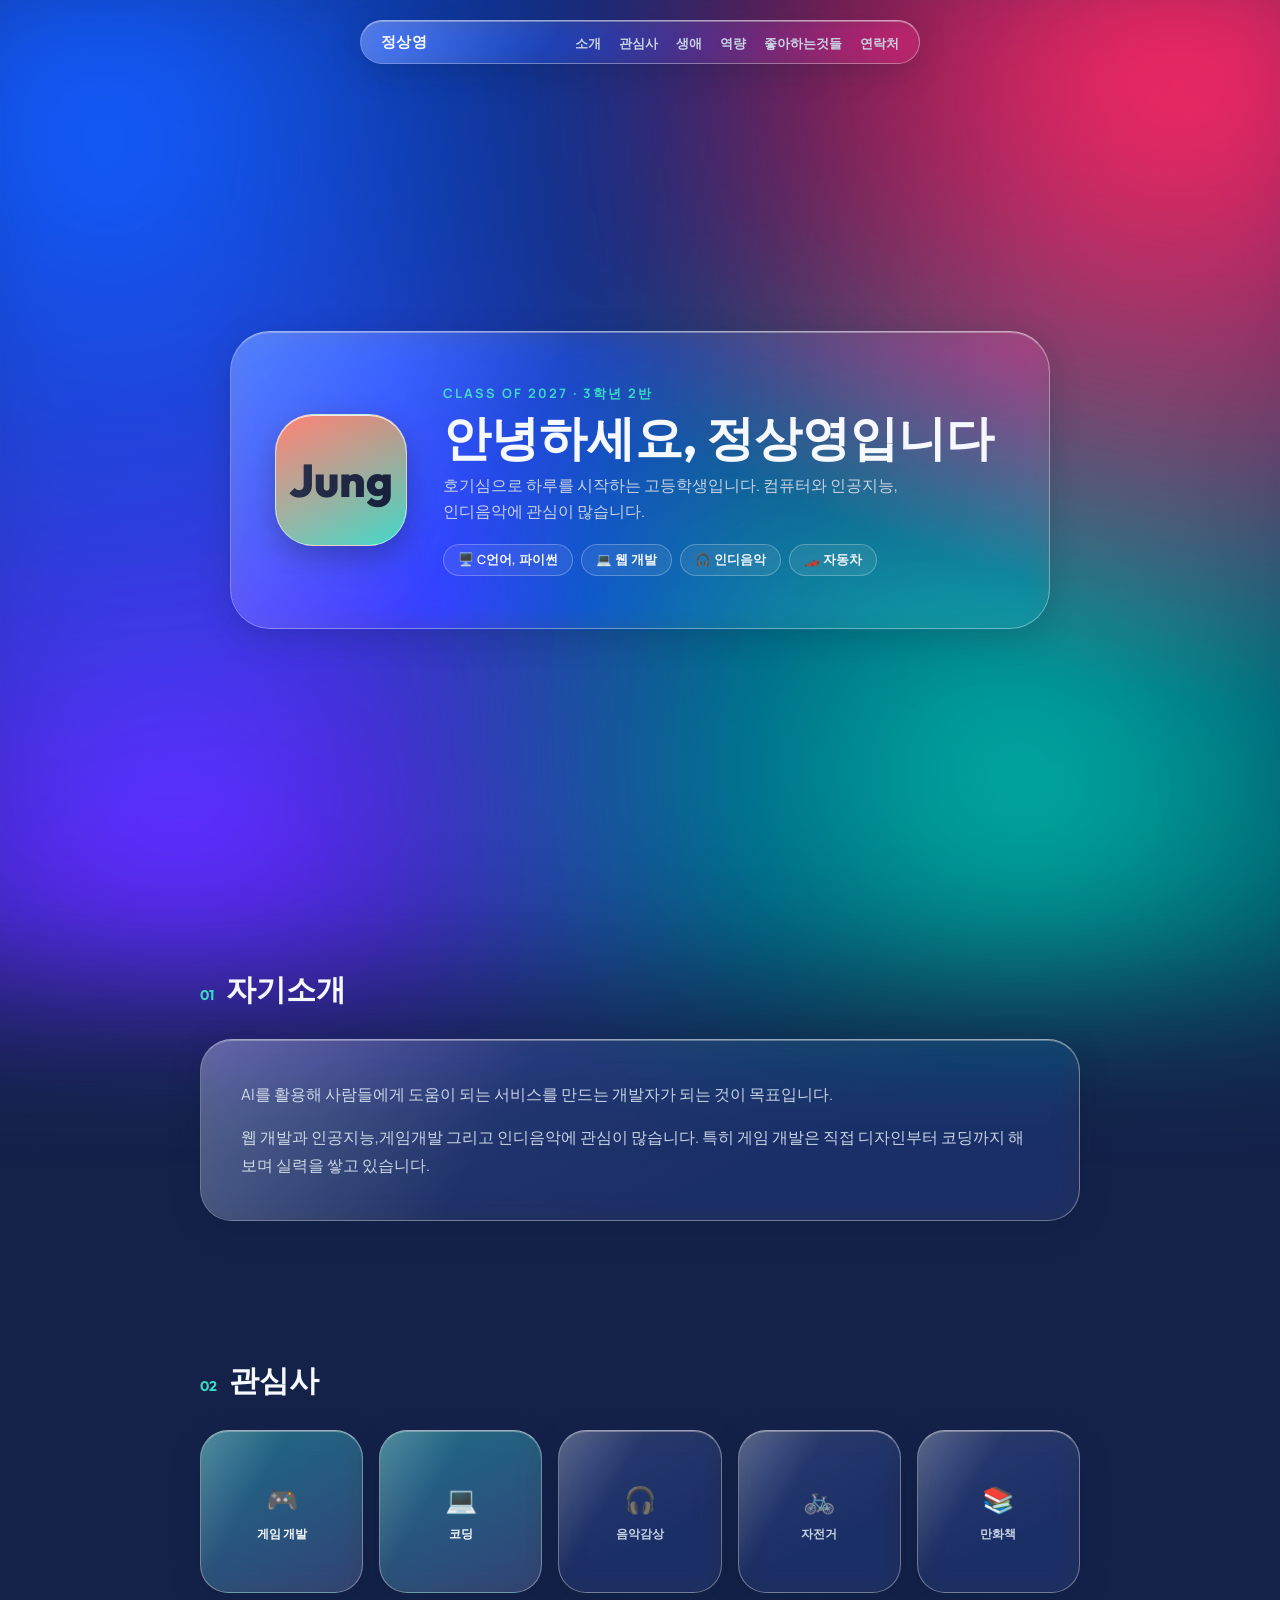
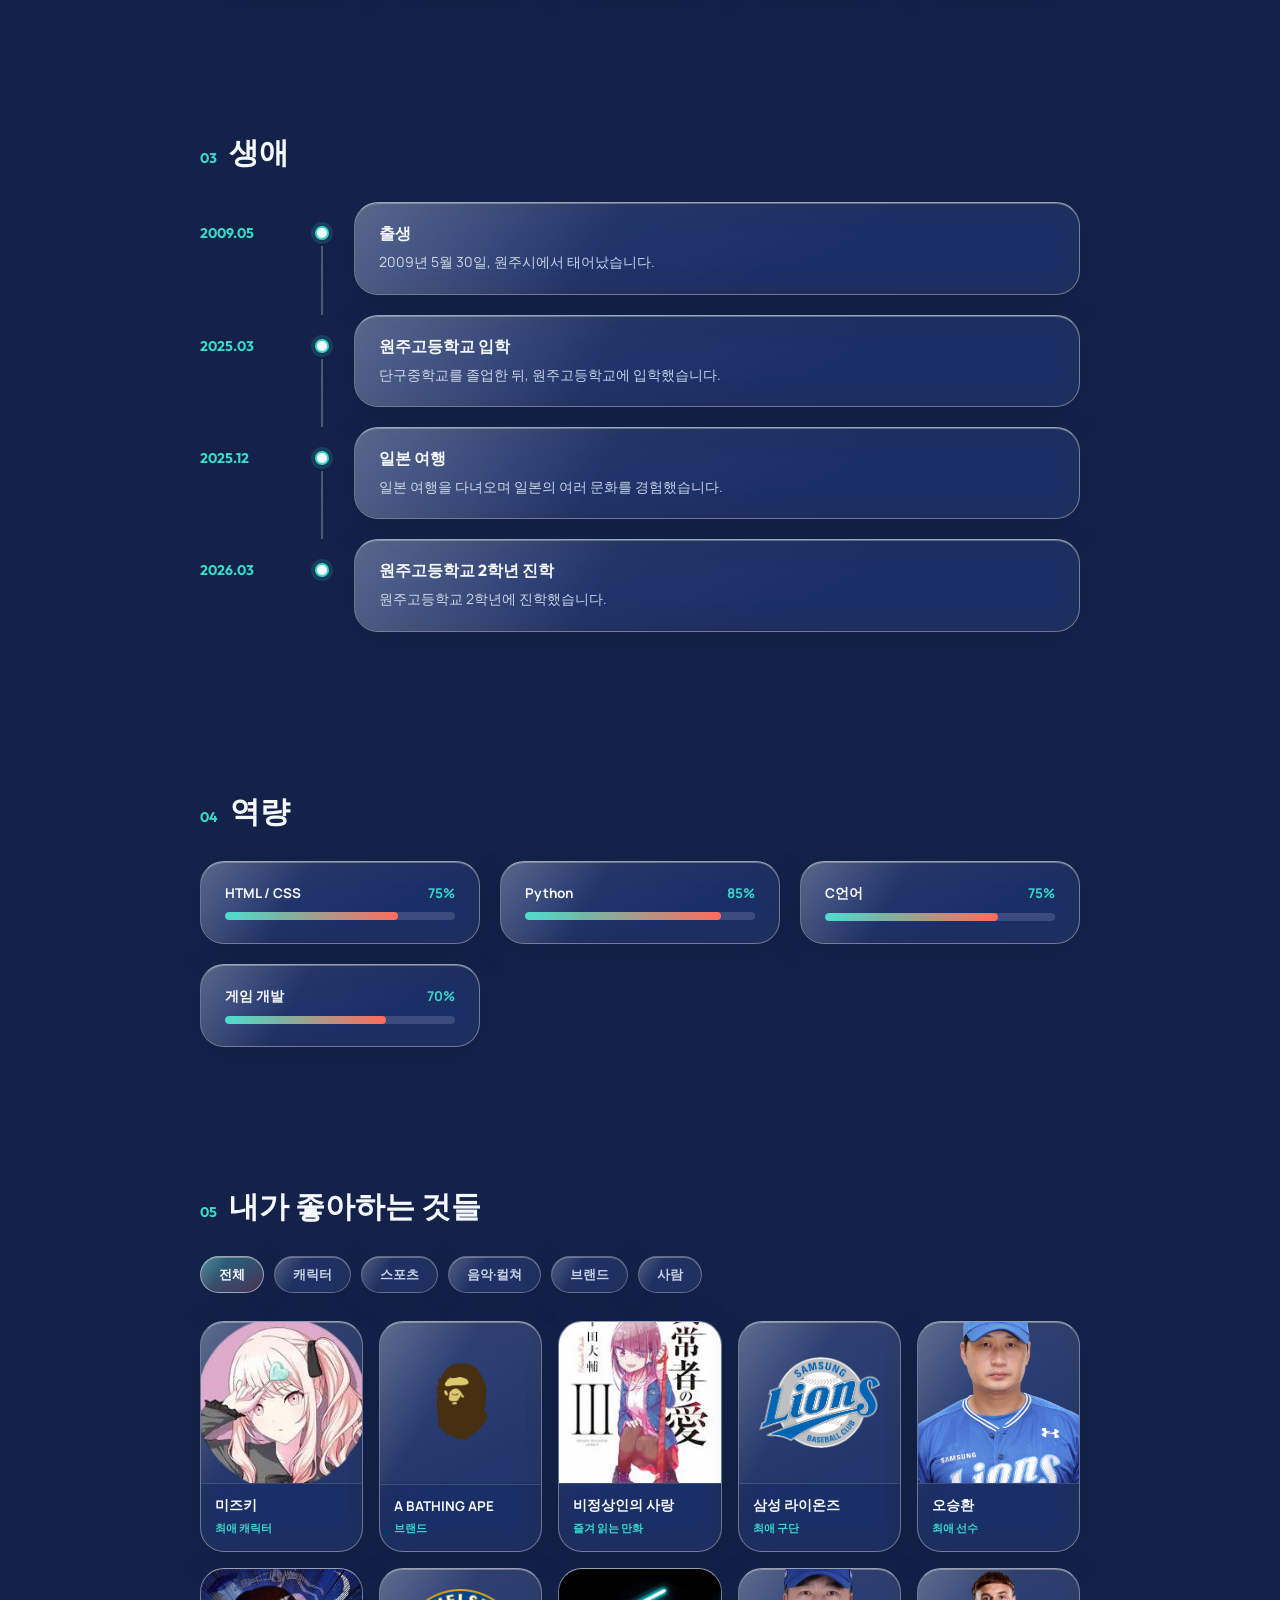
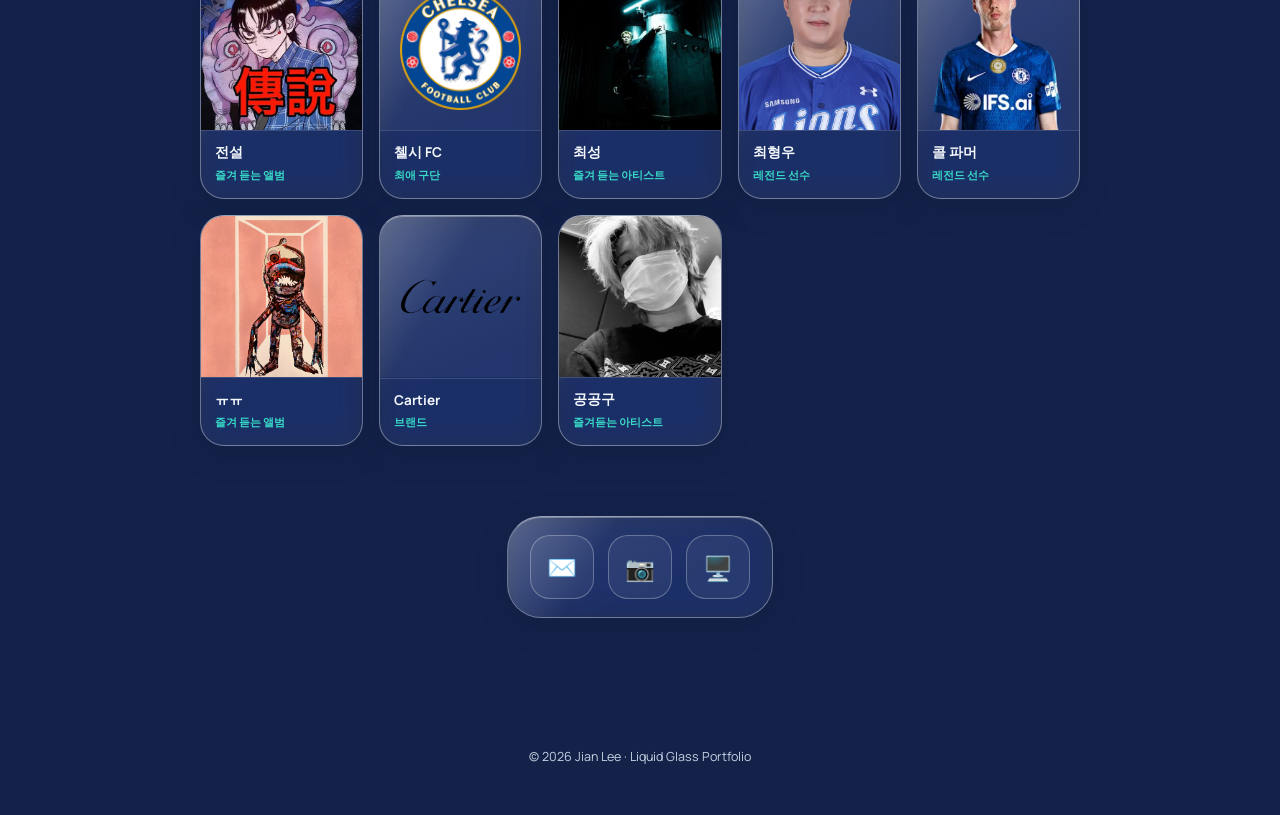
==== index.html @ bdb2879c "Update print statement to show 'Goodbye World'" ====
<!DOCTYPE html>
<html lang="ko">
<head>
<meta charset="UTF-8">
<meta name="viewport" content="width=device-width, initial-scale=1.0">
<title>정상영 · 자기소개</title>
<link rel="preconnect" href="https://fonts.googleapis.com">
<link href="https://fonts.googleapis.com/css2?family=Outfit:wght@400;500;600;700;800&family=Manrope:wght@400;500;600;700&display=swap" rel="stylesheet">
<style>
  :root{
    --glass-fill: rgba(255,255,255,0.06);
    --glass-fill-strong: rgba(255,255,255,0.12);
    --glass-border: rgba(255,255,255,0.35);
    --glass-shadow: rgba(6,20,45,0.18);
    --ink: #F5F8FC;
    --ink-soft: #C7D3E3;
    --coral: #FF6B5B;
    --cyan: #39D9C7;
    --indigo: #14224A;
  }

  *{ box-sizing:border-box; }
  html,body{ margin:0; padding:0; }

  body{
    font-family:'Manrope', -apple-system, BlinkMacSystemFont, sans-serif;
    color:var(--ink);
    min-height:100vh;
    overflow-x:hidden;
    background: var(--indigo);
  }

  /* ---------- Background: blurred aurora blobs, like the reference wallpapers ---------- */
  .bg{
    position:fixed;
    inset:0;
    z-index:-2;
    background:
      radial-gradient(circle at 15% 20%, #2A6BFF 0%, transparent 45%),
      radial-gradient(circle at 85% 15%, #FF3B6E 0%, transparent 40%),
      radial-gradient(circle at 75% 80%, #12C2B5 0%, transparent 45%),
      radial-gradient(circle at 20% 85%, #6E3BFF 0%, transparent 45%),
      linear-gradient(160deg, #0A1230 0%, #142250 55%, #0A1230 100%);
    filter:blur(60px) saturate(130%);
    transform:scale(1.2);
    animation: drift 22s ease-in-out infinite alternate;
  }
  .bg::after{
    content:'';
    position:absolute; inset:0;
    background:rgba(6,12,30,0.12);
  }
  @keyframes drift{
    0%{ transform:scale(1.2) translate(0,0) rotate(0deg); }
    100%{ transform:scale(1.3) translate(-2%,2%) rotate(4deg); }
  }
  @media (prefers-reduced-motion: reduce){
    .bg{ animation:none; }
  }

  /* ---------- Glass base ---------- */
  .glass{
    background: linear-gradient(155deg, var(--glass-fill-strong), var(--glass-fill) 65%);
    -webkit-backdrop-filter: blur(14px) saturate(150%);
    backdrop-filter: blur(14px) saturate(150%);
    border:1px solid var(--glass-border);
    border-top-color:rgba(255,255,255,0.55);
    box-shadow: 0 8px 32px var(--glass-shadow), inset 0 1px 0 rgba(255,255,255,0.3);
    position:relative;
  }
  .glass::before{
    content:'';
    position:absolute; inset:0;
    border-radius:inherit;
    background:linear-gradient(120deg, rgba(255,255,255,0.22) 0%, rgba(255,255,255,0) 35%);
    pointer-events:none;
  }

  a{ color:inherit; }

  /* ---------- Top nav: control-center style capsule ---------- */
  .nav-wrap{
    position:fixed; top:20px; left:50%; transform:translateX(-50%);
    z-index:50; width:min(560px, 92vw);
  }
  .nav{
    border-radius:999px;
    display:flex; align-items:center; justify-content:space-between;
    padding:10px 20px;
  }
  .nav .brand{
    font-family:'Outfit', sans-serif; font-weight:700; font-size:15px; letter-spacing:0.3px;
  }
  .nav ul{
    list-style:none; display:flex; gap:18px; margin:0; padding:0;
  }
  .nav a{
    text-decoration:none; font-size:13px; font-weight:600; color:var(--ink-soft);
    transition:color .25s;
  }
  .nav a:hover, .nav a:focus-visible{ color:var(--ink); outline:none; }

  section{ position:relative; z-index:1; }

  .wrap{ max-width:920px; margin:0 auto; padding:0 20px; }

  /* ---------- Hero ---------- */
  .hero{
    min-height:100vh;
    display:flex; align-items:center; justify-content:center;
    padding:120px 20px 60px;
  }
  .hero-card{
    border-radius:40px;
    padding:52px 44px;
    display:grid;
    grid-template-columns:auto 1fr;
    gap:36px;
    align-items:center;
    max-width:820px;
    width:100%;
  }
  .avatar{
    width:132px; height:132px;
    border-radius:38px;
    background:linear-gradient(155deg, var(--coral), var(--cyan));
    display:flex; align-items:center; justify-content:center;
    font-family:'Outfit', sans-serif; font-weight:800; font-size:46px; color:#0A1230;
    border:1px solid rgba(255,255,255,0.6);
    box-shadow: inset 0 1px 0 rgba(255,255,255,0.8), 0 10px 30px rgba(0,0,0,0.3);
    flex-shrink:0;
  }
  .hero-text .eyebrow{
    font-size:13px; font-weight:700; letter-spacing:2px; text-transform:uppercase;
    color:var(--cyan); margin-bottom:8px;
  }
  .hero-text h1{
    font-family:'Outfit', sans-serif; font-weight:800; font-size:clamp(32px,5vw,48px);
    margin:0 0 10px; line-height:1.1;
  }
  .hero-text p{
    margin:0 0 20px; color:var(--ink-soft); font-size:16px; line-height:1.6; max-width:46ch;
  }
  .tags{ display:flex; flex-wrap:wrap; gap:8px; }
  .tag{
    padding:6px 14px; border-radius:999px; font-size:12.5px; font-weight:600;
    background:rgba(255,255,255,0.08); border:1px solid rgba(255,255,255,0.25);
  }

  /* Focus-mode style status pill, mirrors the reference control-center switch */
  .status-pill{
    margin-top:24px;
    display:flex; align-items:center; gap:14px;
    border-radius:999px;
    padding:12px 22px;
    width:fit-content;
    cursor:pointer;
    user-select:none;
  }
  .status-pill .moon{
    width:34px; height:34px; border-radius:50%;
    background:radial-gradient(circle at 35% 30%, #fff, var(--cyan) 70%);
    display:flex; align-items:center; justify-content:center; font-size:16px;
    flex-shrink:0;
  }
  .status-pill .label{ font-weight:700; font-size:15px; }
  .status-pill .sub{ font-size:12px; color:var(--ink-soft); display:block; margin-top:1px; }
  .status-pill .chev{ margin-left:auto; opacity:0.6; font-size:14px; }
  .status-pill[data-on="true"]{
    background: linear-gradient(155deg, rgba(255,120,90,0.35), rgba(255,255,255,0.14));
  }

  /* ---------- Section heading ---------- */
  .section-head{
    display:flex; align-items:baseline; gap:12px; margin-bottom:28px;
  }
  .section-head .num{ font-family:'Outfit', sans-serif; color:var(--cyan); font-weight:700; font-size:14px; }
  .section-head h2{
    font-family:'Outfit', sans-serif; font-weight:700; font-size:clamp(22px,3vw,30px); margin:0;
  }

  section.block{ padding:70px 0; }

  /* ---------- About card ---------- */
  .about-card{
    border-radius:32px; padding:40px;
  }
  .about-card p{ color:var(--ink-soft); line-height:1.85; font-size:15.5px; margin:0 0 14px; }
  .about-card p:last-child{ margin-bottom:0; }

  /* ---------- Interests grid: circular glass icons + one pill, echoing image 1 ---------- */
  .interests{
    display:grid;
    grid-template-columns:repeat(auto-fit, minmax(110px,1fr));
    gap:16px;
  }
  .interest-orb{
    border-radius:28px;
    aspect-ratio:1/1;
    display:flex; flex-direction:column; align-items:center; justify-content:center;
    gap:8px;
    cursor:pointer;
    transition:transform .25s, background .25s;
  }
  .interest-orb:hover, .interest-orb:focus-visible{ transform:translateY(-4px); outline:none; }
  .interest-orb .ico{ font-size:26px; }
  .interest-orb .name{ font-size:12px; font-weight:700; color:var(--ink-soft); }
  .interest-orb[data-active="true"]{
    background:linear-gradient(155deg, rgba(57,217,199,0.4), rgba(255,255,255,0.15));
  }
  .interest-orb[data-active="true"] .name{ color:var(--ink); }

  /* ---------- Timeline ---------- */
  .timeline{ display:flex; flex-direction:column; gap:0; }
  .t-item{
    display:grid; grid-template-columns:90px 24px 1fr;
    gap:0 20px;
  }
  .t-item .when{ font-family:'Outfit', sans-serif; font-weight:700; font-size:14px; color:var(--cyan); padding-top:22px; }
  .t-item .rail{ display:flex; flex-direction:column; align-items:center; }
  .t-item .dot{
    width:14px; height:14px; border-radius:50%; margin-top:24px;
    background:var(--ink); border:2px solid var(--cyan);
    box-shadow:0 0 0 4px rgba(57,217,199,0.15);
    flex-shrink:0;
  }
  .t-item .line{ width:2px; flex:1; background:rgba(255,255,255,0.25); margin-top:6px; }
  .t-item:last-child .line{ display:none; }
  .t-card{
    border-radius:24px; padding:20px 24px; margin-bottom:20px;
  }
  .t-card h3{ margin:0 0 6px; font-family:'Outfit', sans-serif; font-size:16px; }
  .t-card p{ margin:0; color:var(--ink-soft); font-size:14px; line-height:1.6; }

  /* ---------- Skills ---------- */
  .skills{ display:grid; grid-template-columns:repeat(auto-fit,minmax(220px,1fr)); gap:20px; }
  .skill-card{ border-radius:24px; padding:22px 24px; }
  .skill-card .top{ display:flex; justify-content:space-between; font-size:13.5px; font-weight:700; margin-bottom:10px; }
  .skill-card .top span:last-child{ color:var(--cyan); }
  .meter{ height:8px; border-radius:999px; background:rgba(255,255,255,0.14); overflow:hidden; }
  .meter i{
    display:block; height:100%; border-radius:999px;
    background:linear-gradient(90deg, var(--cyan), var(--coral));
    width:0%;
    transition:width 1.1s cubic-bezier(.2,.8,.2,1);
  }

  /* ---------- Favorites: filter chips + glass gallery ---------- */
  .filter-row{
    display:flex; flex-wrap:wrap; gap:10px; margin-bottom:28px;
  }
  .filter-chip{
    padding:8px 18px; border-radius:999px; font-size:13px; font-weight:700;
    cursor:pointer; border:1px solid rgba(255,255,255,0.28);
    background:rgba(255,255,255,0.07); color:var(--ink-soft);
    transition:background .25s, color .25s, transform .2s;
  }
  .filter-chip:hover{ transform:translateY(-2px); }
  .filter-chip[data-active="true"]{
    background:linear-gradient(155deg, rgba(57,217,199,0.4), rgba(255,107,91,0.25));
    color:var(--ink); border-color:rgba(255,255,255,0.5);
  }

  .fav-grid{
    display:grid;
    grid-template-columns:repeat(auto-fill, minmax(150px, 1fr));
    gap:16px;
    align-items:stretch;
  }
  .fav-card{
    border-radius:24px;
    overflow:hidden;
    display:flex; flex-direction:column;
    height:100%;
    transition:transform .3s, opacity .3s;
  }
  .fav-card.is-hidden{
    display:none;
  }
  .fav-card:hover{ transform:translateY(-5px); }
  .fav-card .frame{
    aspect-ratio:1/1;
    position:relative;
    display:flex; align-items:center; justify-content:center;
    background:rgba(255,255,255,0.04);
    overflow:hidden;
    flex-shrink:0;
  }
  .fav-card .frame img{
    position:absolute;
    inset:0;
    width:100%; height:100%;
    display:block;
    object-fit:cover;
    object-position:center;
  }
  .fav-card[data-kind="logo"] .frame{ padding:10px; }
  .fav-card[data-kind="logo"] .frame img{
    position:relative;
    inset:auto;
    object-fit:contain;
    padding:10px;
  }
  .fav-card .cap{
    padding:12px 14px 14px;
    border-top:1px solid rgba(255,255,255,0.14);
    margin-top:auto;
  }
  .fav-card .cap .name{ font-weight:700; font-size:13.5px; display:block; }
  .fav-card .cap .cat{ font-size:11px; color:var(--cyan); font-weight:600; }

  /* ---------- Contact dock, echoing image 2's app-icon row ---------- */
  .dock-wrap{ display:flex; justify-content:center; padding:0 0 100px; }
  .dock{
    border-radius:34px;
    padding:18px 22px;
    display:flex; gap:14px;
    flex-wrap:wrap; justify-content:center;
  }
  .dock a{
    width:64px; height:64px; border-radius:20px;
    display:flex; align-items:center; justify-content:center;
    font-size:24px; text-decoration:none;
    background:rgba(255,255,255,0.06);
    border:1px solid rgba(255,255,255,0.28);
    transition:transform .25s, background .25s;
  }
  .dock a:hover, .dock a:focus-visible{
    transform:translateY(-6px) scale(1.06);
    background:rgba(255,255,255,0.14);
    outline:none;
  }
  .dock .dtip{ font-size:9px; display:block; text-align:center; margin-top:2px; color:var(--ink-soft); }

  footer{
    text-align:center; padding:30px 20px 50px;
    color:var(--ink-soft); font-size:12.5px;
  }

  @media (max-width:640px){
    .hero-card{ grid-template-columns:1fr; text-align:center; }
    .hero-text .tags, .status-pill{ margin-left:auto; margin-right:auto; }
    .avatar{ margin:0 auto; }
    .nav ul{ gap:12px; }
    .nav a{ font-size:12px; }
  }
</style>
</head>
<body>

<div class="bg"></div>

<div class="nav-wrap">
  <nav class="nav glass">
    <span class="brand">정상영</span>
    <ul>
      <li><a href="#about">소개</a></li>
      <li><a href="#interests">관심사</a></li>
      <li><a href="#timeline">생애</a></li>
      <li><a href="#skills">역량</a></li>
      <li><a href="#favorites">좋아하는것들</a></li>
      <li><a href="#contact">연락처</a></li>
    </ul>
  </nav>
</div>

<section class="hero">
  <div class="hero-card glass">
    <div class="avatar">Jung</div>
    <div class="hero-text">
      <div class="eyebrow">Class of 2027 · 3학년 2반</div>
      <h1>안녕하세요, 정상영입니다</h1>
      <p>호기심으로 하루를 시작하는 고등학생입니다. 컴퓨터와 인공지능, 인디음악에 관심이 많습니다.</p>
      <div class="tags">
        <span class="tag">🖥️ C언어, 파이썬</span>
        <span class="tag">💻 웹 개발</span>
        <span class="tag">🎧 인디음악</span>
        <span class="tag">🏎️ 자동차</span>
    </div>
  </div>
</section>

<section class="block" id="about">
  <div class="wrap">
    <div class="section-head"><span class="num">01</span><h2>자기소개</h2></div>
    <div class="about-card glass">
        <p>AI를 활용해 사람들에게 도움이 되는 서비스를 만드는 개발자가 되는 것이 목표입니다.</p>
        <p>웹 개발과 인공지능,게임개발 그리고 인디음악에 관심이 많습니다. 특히 게임 개발은 직접 디자인부터 코딩까지 해보며 실력을 쌓고 있습니다.</p>
    </div>
  </div>
</section>

<section class="block" id="interests">
  <div class="wrap">
    <div class="section-head"><span class="num">02</span><h2>관심사</h2></div>
    <div class="interests" id="interestGrid">
      <div class="interest-orb glass" data-active="true" tabindex="0"><span class="ico">🎮</span><span class="name">게임 개발</span></div>
      <div class="interest-orb glass" data-active="true" tabindex="0"><span class="ico">💻</span><span class="name">코딩</span></div>
      <div class="interest-orb glass" data-active="false" tabindex="0"><span class="ico">🎧</span><span class="name">음악감상</span></div>
      <div class="interest-orb glass" data-active="false" tabindex="0"><span class="ico">🚲</span><span class="name">자전거</span></div>
      <div class="interest-orb glass" data-active="false" tabindex="0"><span class="ico">📚</span><span class="name">만화책</span></div>
    </div>
  </div>
</section>

<section class="block" id="timeline">
  <div class="wrap">
    <div class="section-head"><span class="num">03</span><h2>생애</h2></div>
    <div class="timeline">
      <div class="t-item">
        <div class="when">2009.05</div>
        <div class="rail"><div class="dot"></div><div class="line"></div></div>
        <div class="t-card glass"><h3>출생</h3><p>2009년 5월 30일, 원주시에서 태어났습니다.</p></div>
      </div>
      <div class="t-item">
        <div class="when">2025.03</div>
        <div class="rail"><div class="dot"></div><div class="line"></div></div>
        <div class="t-card glass"><h3>원주고등학교 입학</h3><p>단구중학교를 졸업한 뒤, 원주고등학교에 입학했습니다.</p></div>
      </div>
      <div class="t-item">
        <div class="when">2025.12</div>
        <div class="rail"><div class="dot"></div><div class="line"></div></div>
        <div class="t-card glass"><h3>일본 여행</h3><p>일본 여행을 다녀오며 일본의 여러 문화를 경험했습니다.</p></div>
      </div>
      <div class="t-item">
        <div class="when">2026.03</div>
        <div class="rail"><div class="dot"></div></div>
        <div class="t-card glass"><h3>원주고등학교 2학년 진학</h3><p>원주고등학교 2학년에 진학했습니다.</p></div>
      </div>
    </div>
  </div>
</section>

<section class="block" id="skills">
  <div class="wrap">
    <div class="section-head"><span class="num">04</span><h2>역량</h2></div>
    <div class="skills">
      <div class="skill-card glass"><div class="top"><span>HTML / CSS</span><span>75%</span></div><div class="meter"><i data-w="75"></i></div></div>
      <div class="skill-card glass"><div class="top"><span>Python</span><span>85%</span></div><div class="meter"><i data-w="85"></i></div></div>
      <div class="skill-card glass"><div class="top"><span>C언어</span><span>75%</span></div><div class="meter"><i data-w="75"></i></div></div>
      <div class="skill-card glass"><div class="top"><span>게임 개발</span><span>70%</span></div><div class="meter"><i data-w="70"></i></div></div>
    </div>
  </div>
</section>

<section class="block" id="favorites">
  <div class="wrap">
    <div class="section-head"><span class="num">05</span><h2>내가 좋아하는 것들</h2></div>

    <div class="filter-row" id="filterRow">
      <span class="filter-chip glass" data-filter="all" data-active="true">전체</span>
      <span class="filter-chip glass" data-filter="character">캐릭터</span>
      <span class="filter-chip glass" data-filter="sports">스포츠</span>
      <span class="filter-chip glass" data-filter="music">음악·컬쳐</span>
      <span class="filter-chip glass" data-filter="brand">브랜드</span>
      <span class="filter-chip glass" data-filter="people">사람</span>
    </div>

    <div class="fav-grid" id="favGrid">
      <div class="fav-card glass" data-kind="photo" data-cat="character">
        <div class="frame"><img src="Images/미즈키프로필1.png" alt="미즈키"></div>
        <div class="cap"><span class="name">미즈키</span><span class="cat">최애 캐릭터</span></div>
      </div>
      <div class="fav-card glass" data-kind="logo" data-cat="brand">
        <div class="frame"><img src="Images/베이프로고.png" alt="A BATHING APE"></div>
        <div class="cap"><span class="name">A BATHING APE</span><span class="cat">브랜드</span></div>
      </div>
      <div class="fav-card glass" data-kind="photo" data-cat="music">
        <div class="frame"><img src="Images/비정상인의사랑표지.png" alt="비정상인의 사랑"></div>
        <div class="cap"><span class="name">비정상인의 사랑</span><span class="cat">즐겨 읽는 만화</span></div>
      </div>
      <div class="fav-card glass" data-kind="logo" data-cat="sports">
        <div class="frame"><img src="Images/삼성라이온즈로고.png" alt="삼성 라이온즈"></div>
        <div class="cap"><span class="name">삼성 라이온즈</span><span class="cat">최애 구단</span></div>
      </div>
      <div class="fav-card glass" data-kind="photo" data-cat="sports">
        <div class="frame"><img src="Images/오승환프로필.png" alt="오승환"></div>
        <div class="cap"><span class="name">오승환</span><span class="cat">최애 선수</span></div>
      </div>
      <div class="fav-card glass" data-kind="photo" data-cat="music">
        <div class="frame"><img src="Images/전설앨범표지.png" alt="전설"></div>
        <div class="cap"><span class="name">전설</span><span class="cat">즐겨 듣는 앨범</span></div>
      </div>
      <div class="fav-card glass" data-kind="logo" data-cat="sports">
        <div class="frame"><img src="Images/첼시로고.png" alt="Chelsea FC"></div>
        <div class="cap"><span class="name">첼시 FC</span><span class="cat">최애 구단</span></div>
      </div>
      <div class="fav-card glass" data-kind="photo" data-cat="music">
        <div class="frame"><img src="Images/최성프로필.png" alt="최성"></div>
        <div class="cap"><span class="name">최성</span><span class="cat">즐겨 듣는 아티스트</span></div>
      </div>
      <div class="fav-card glass" data-kind="photo" data-cat="sports">
        <div class="frame"><img src="Images/최형우프로필.png" alt="최형우"></div>
        <div class="cap"><span class="name">최형우</span><span class="cat">레전드 선수</span></div>
      </div>
      <div class="fav-card glass" data-kind="photo" data-cat="sports">
        <div class="frame"><img src="Images/콜파머프로필.png" alt="콜 파머"></div>
        <div class="cap"><span class="name">콜 파머</span><span class="cat">레전드 선수</span></div>
      </div>
      <div class="fav-card glass" data-kind="photo" data-cat="music">
        <div class="frame"><img src="Images/ㅠㅠ(앨범)커버.png" alt="ㅠㅠ"></div>
        <div class="cap"><span class="name">ㅠㅠ</span><span class="cat">즐겨 듣는 앨범</span></div>
      </div>
      <div class="fav-card glass" data-kind="logo" data-cat="brand">
        <div class="frame"><img src="Images/cartier로고.png" alt="Cartier"></div>
        <div class="cap"><span class="name">Cartier</span><span class="cat">브랜드</span></div>
      </div>
      <div class="fav-card glass" data-kind="photo" data-cat="people">
        <div class="frame"><img src="Images/공공구프로필.png" alt="공공구"></div>
        <div class="cap"><span class="name">공공구</span><span class="cat">즐겨듣는 아티스트</span></div>
      </div>
    </div>
  </div>
</section>

<div class="dock-wrap" id="contact">
  <div class="dock glass">
    <a href="mailto:degg@kakao.com" aria-label="이메일">✉️</a>
    <a href="https://www.instagram.com/j.suoxo" aria-label="인스타그램">📷</a>
    <a href="https://github.com/finalbossoh" aria-label="깃허브">🖥️</a>
  </div>
</div>

<footer>© 2026 Jian Lee · Liquid Glass Portfolio</footer>

<script>
  // Interest orbs toggle active state
  document.querySelectorAll('.interest-orb').forEach(orb => {
    const toggle = () => orb.setAttribute('data-active', orb.getAttribute('data-active') === 'true' ? 'false' : 'true');
    orb.addEventListener('click', toggle);
    orb.addEventListener('keydown', e => { if(e.key === 'Enter' || e.key === ' '){ e.preventDefault(); toggle(); }});
  });

  // Animate skill meters when scrolled into view
  const meters = document.querySelectorAll('.meter i');
  const io = new IntersectionObserver(entries => {
    entries.forEach(en => {
      if(en.isIntersecting){
        en.target.style.width = en.target.dataset.w + '%';
        io.unobserve(en.target);
      }
    });
  }, { threshold: 0.4 });
  meters.forEach(m => io.observe(m));

  // Favorites filter chips
  const chips = document.querySelectorAll('#filterRow .filter-chip');
  const favCards = document.querySelectorAll('#favGrid .fav-card');
  chips.forEach(chip => {
    chip.addEventListener('click', () => {
      chips.forEach(c => c.setAttribute('data-active', 'false'));
      chip.setAttribute('data-active', 'true');
      const filter = chip.dataset.filter;
      favCards.forEach(card => {
        const show = filter === 'all' || card.dataset.cat === filter;
        card.classList.toggle('is-hidden', !show);
      });
    });
  });

  // Smooth scroll for nav links
  document.querySelectorAll('.nav a').forEach(a => {
    a.addEventListener('click', e => {
      e.preventDefault();
      document.querySelector(a.getAttribute('href'))?.scrollIntoView({ behavior:'smooth', block:'start' });
    });
  });
</script>

</body>
</html>
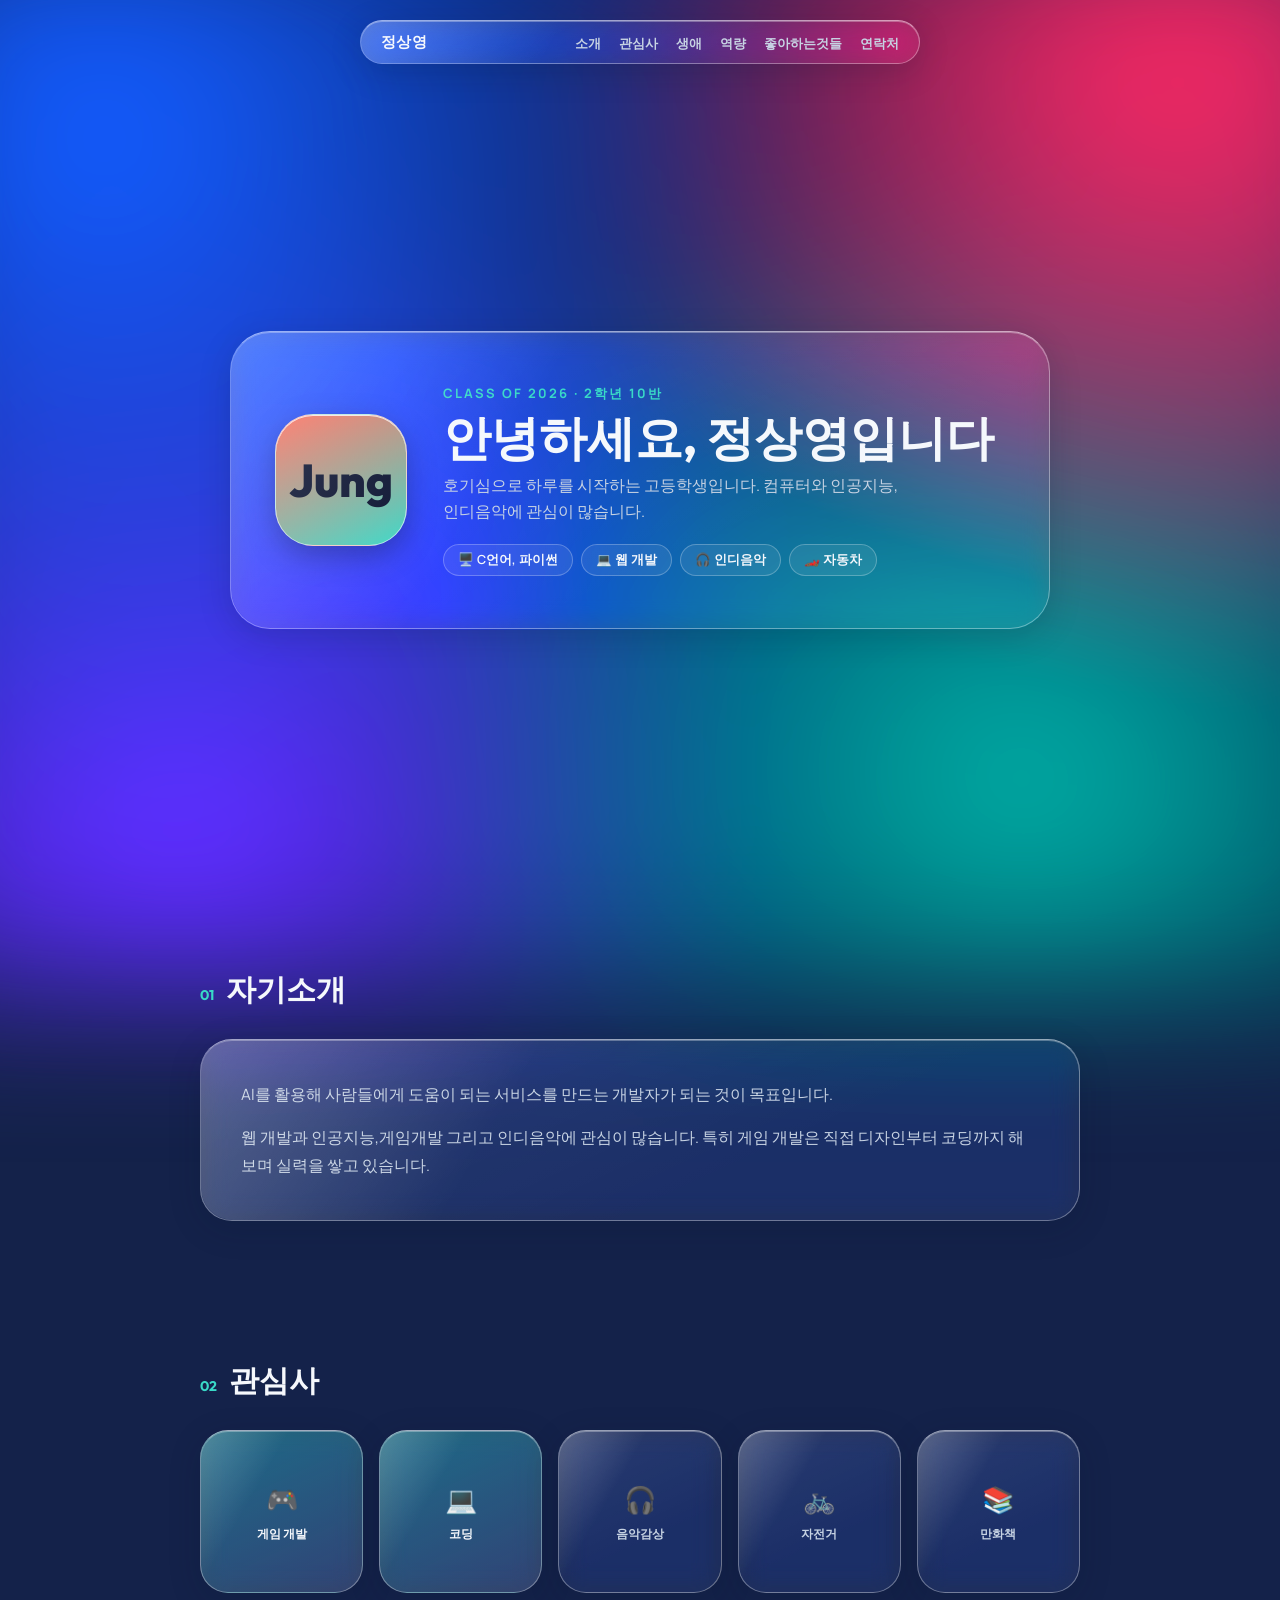
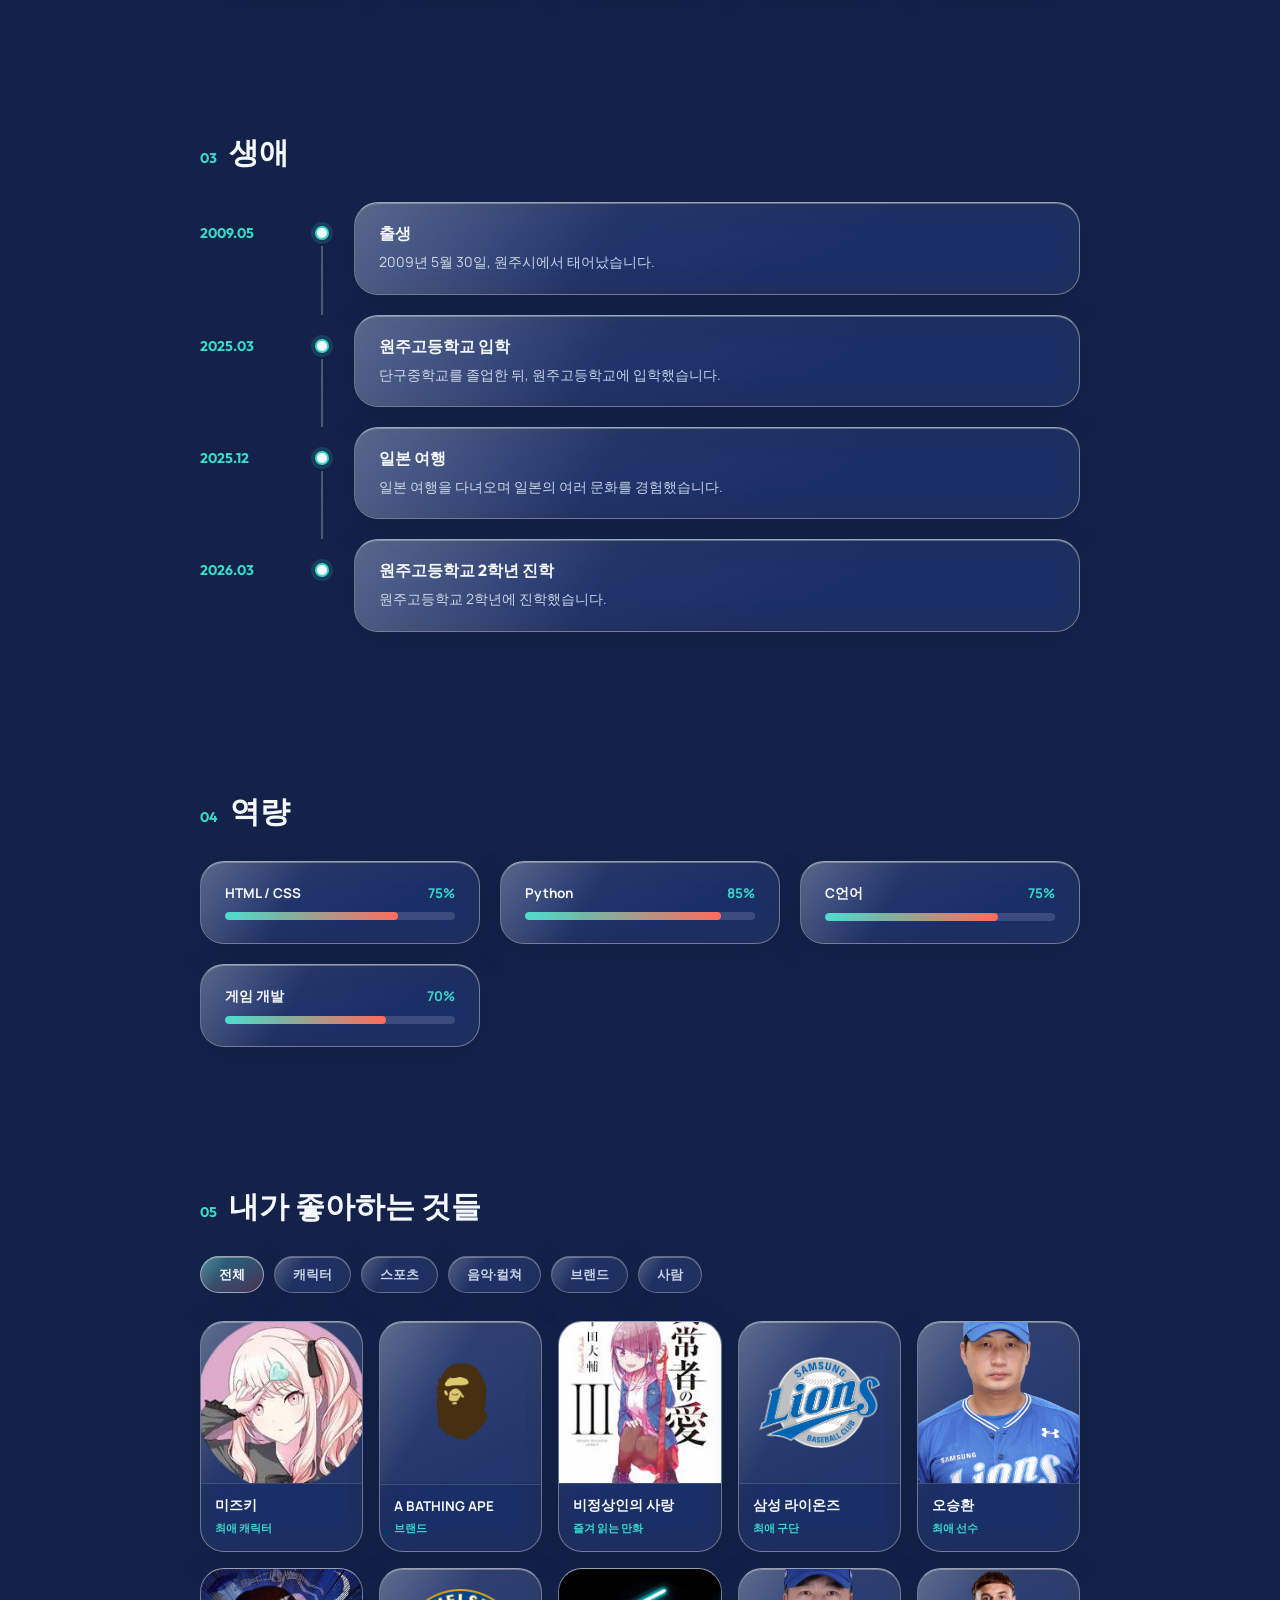
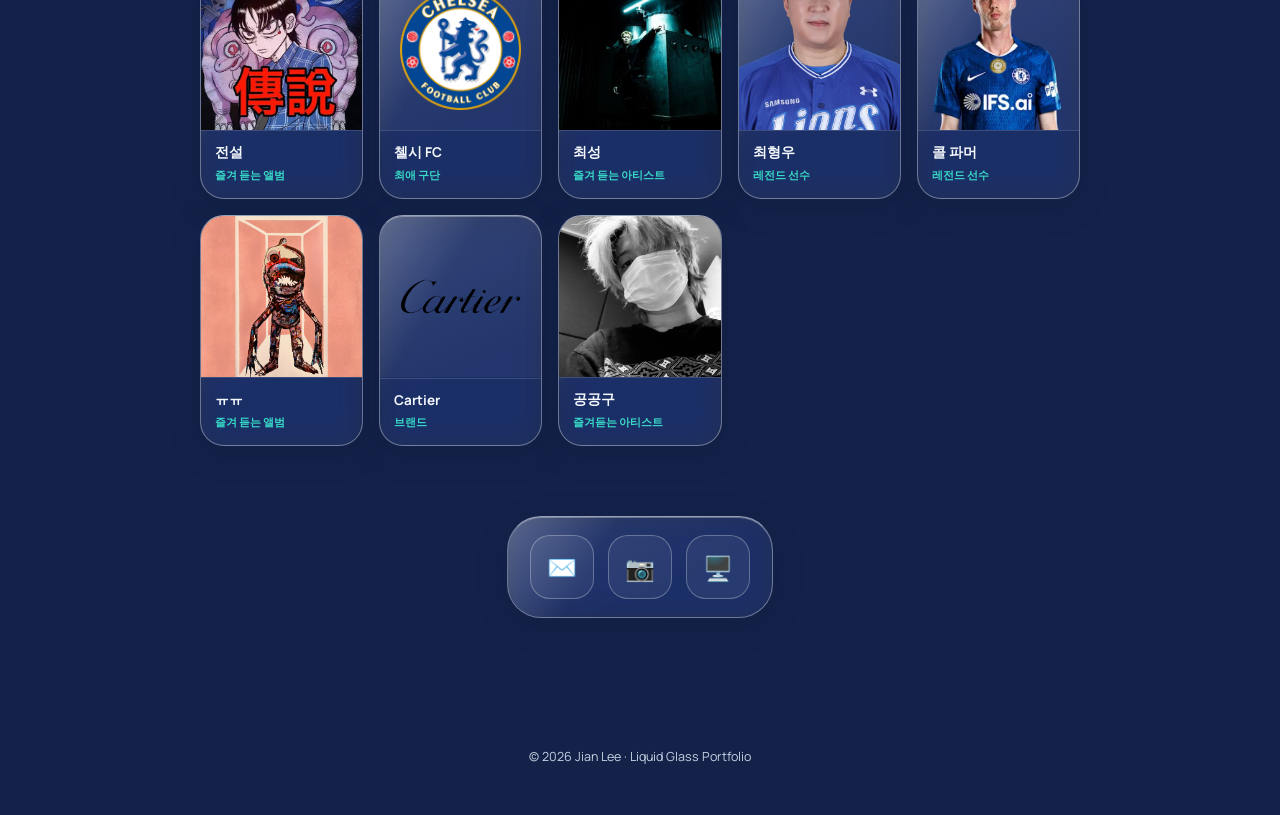
==== commit 37b7832a: "Update index.html" ====
--- a/index.html
+++ b/index.html
@@ -368,7 +368,7 @@
   <div class="hero-card glass">
     <div class="avatar">Jung</div>
     <div class="hero-text">
-      <div class="eyebrow">Class of 2027 · 3학년 2반</div>
+      <div class="eyebrow">Class of 2026 · 2학년 10반</div>
       <h1>안녕하세요, 정상영입니다</h1>
       <p>호기심으로 하루를 시작하는 고등학생입니다. 컴퓨터와 인공지능, 인디음악에 관심이 많습니다.</p>
       <div class="tags">
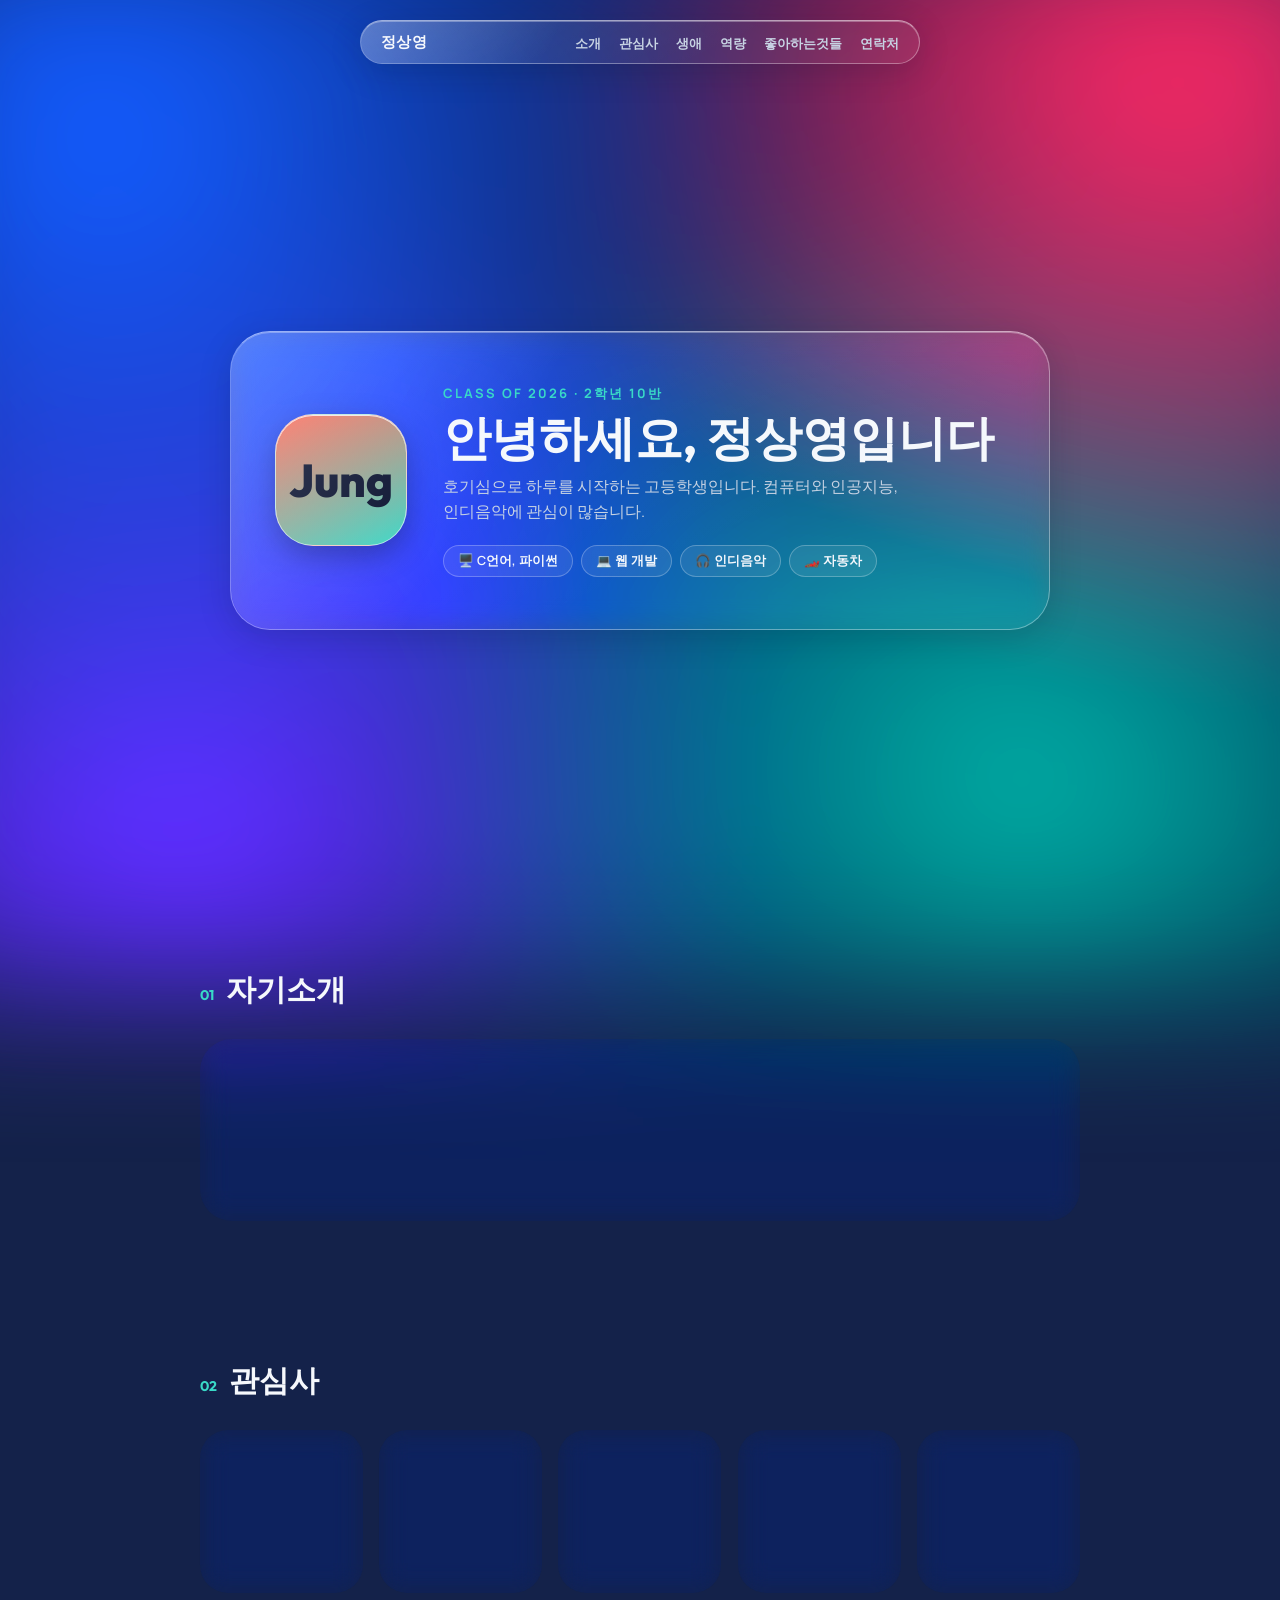
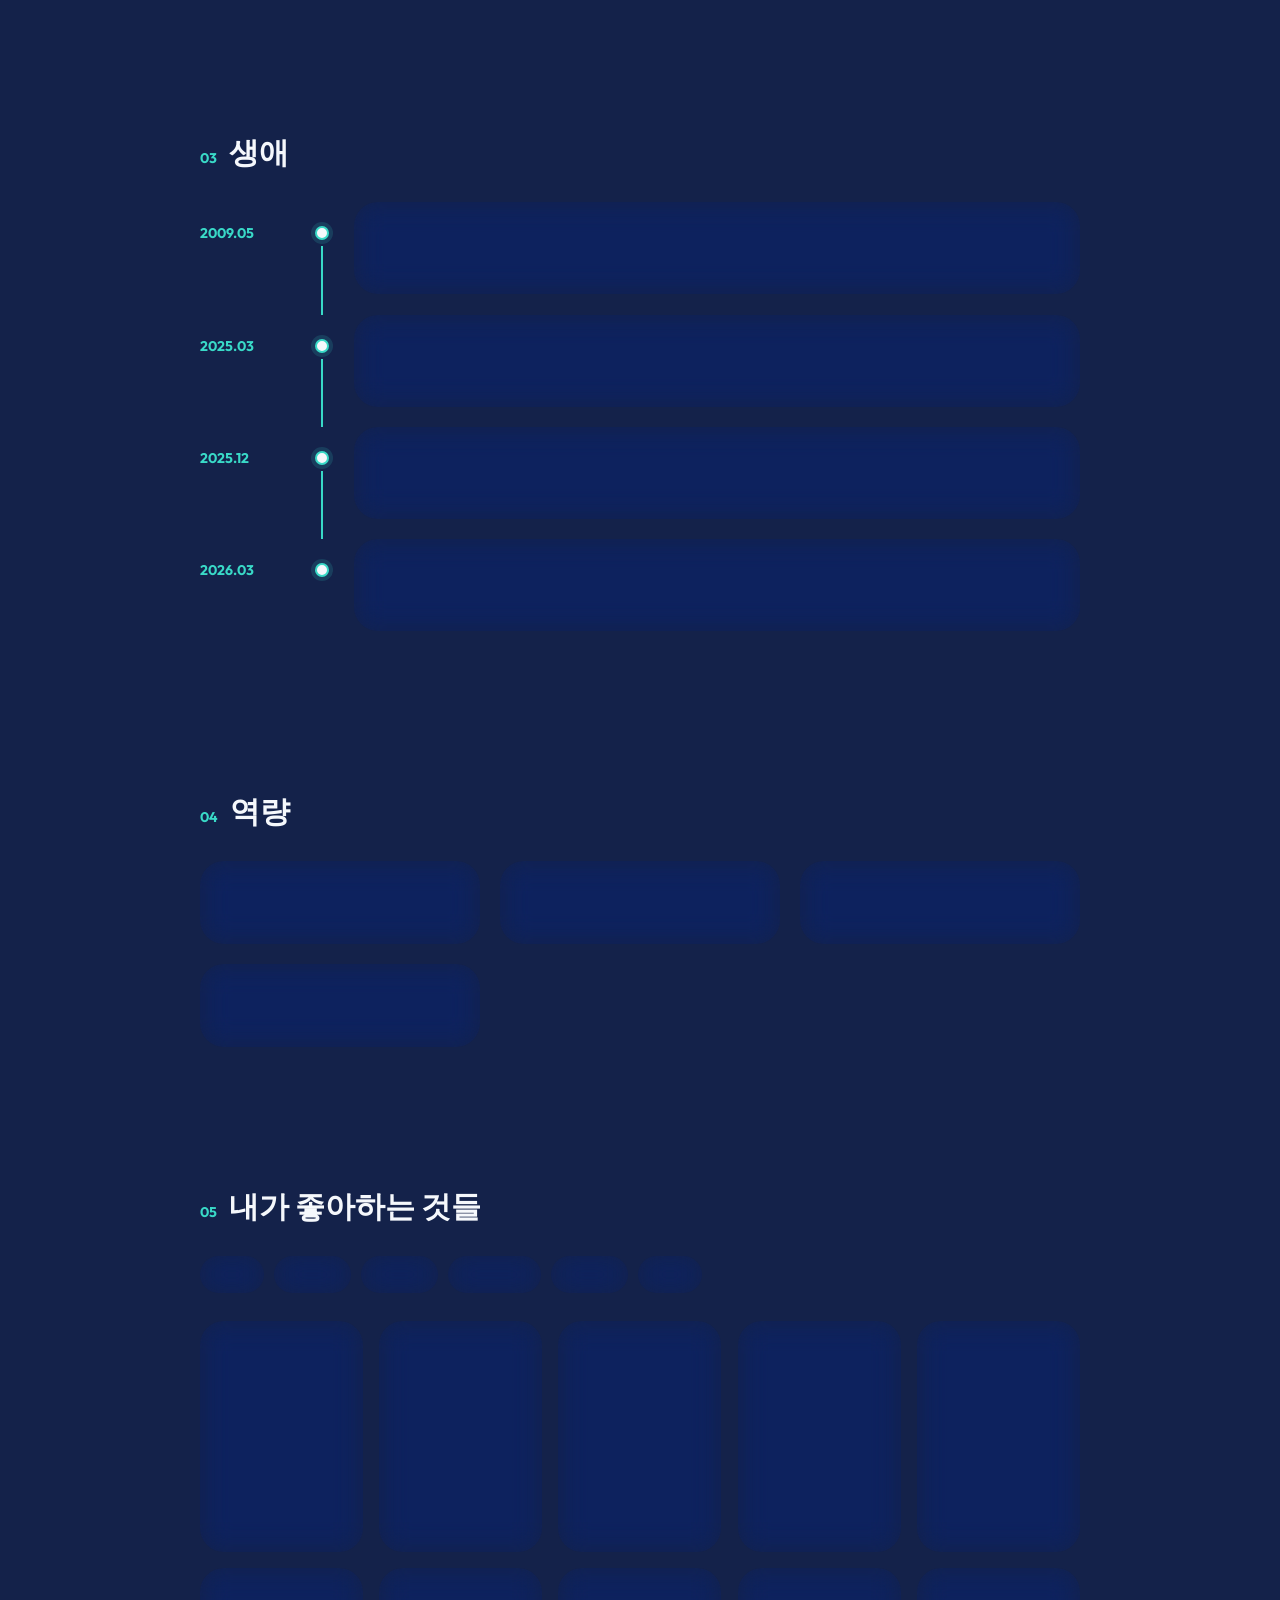
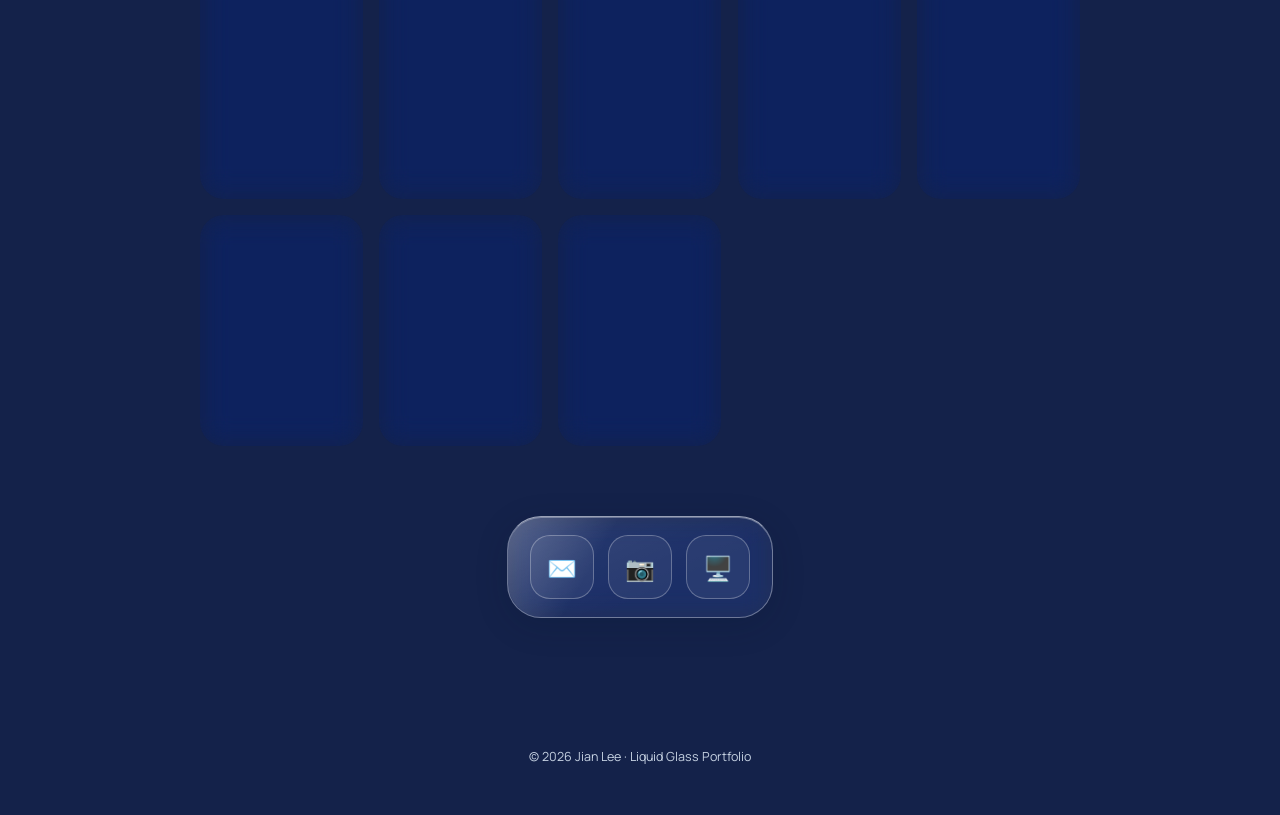
==== commit 5df11a70: "Update index.html" ====
--- a/index.html
+++ b/index.html
@@ -21,6 +21,7 @@
 
   *{ box-sizing:border-box; }
   html,body{ margin:0; padding:0; }
+  html{ scroll-behavior:smooth; }
 
   body{
     font-family:'Manrope', -apple-system, BlinkMacSystemFont, sans-serif;
@@ -54,8 +55,27 @@
     0%{ transform:scale(1.2) translate(0,0) rotate(0deg); }
     100%{ transform:scale(1.3) translate(-2%,2%) rotate(4deg); }
   }
+
+  /* ---------- Floating ambient particles ---------- */
+  .particles{
+    position:fixed; inset:0; z-index:-1; pointer-events:none; overflow:hidden;
+  }
+  .particle{
+    position:absolute;
+    border-radius:50%;
+    background:radial-gradient(circle at 35% 30%, rgba(255,255,255,0.9), rgba(57,217,199,0.15) 70%, transparent 100%);
+    opacity:0.5;
+    animation:floatUp linear infinite;
+  }
+  @keyframes floatUp{
+    0%{ transform:translateY(0) translateX(0); opacity:0; }
+    10%{ opacity:0.5; }
+    90%{ opacity:0.4; }
+    100%{ transform:translateY(-110vh) translateX(20px); opacity:0; }
+  }
+
   @media (prefers-reduced-motion: reduce){
-    .bg{ animation:none; }
+    .bg, .particle, *{ animation-duration:0.001ms !important; animation-iteration-count:1 !important; transition-duration:0.001ms !important; }
   }
 
   /* ---------- Glass base ---------- */
@@ -67,6 +87,7 @@
     border-top-color:rgba(255,255,255,0.55);
     box-shadow: 0 8px 32px var(--glass-shadow), inset 0 1px 0 rgba(255,255,255,0.3);
     position:relative;
+    transition: box-shadow .35s ease, transform .35s ease, border-color .35s ease;
   }
   .glass::before{
     content:'';
@@ -82,6 +103,11 @@
   .nav-wrap{
     position:fixed; top:20px; left:50%; transform:translateX(-50%);
     z-index:50; width:min(560px, 92vw);
+    animation: navDrop .8s cubic-bezier(.2,.8,.2,1) both;
+  }
+  @keyframes navDrop{
+    0%{ transform:translateX(-50%) translateY(-40px); opacity:0; }
+    100%{ transform:translateX(-50%) translateY(0); opacity:1; }
   }
   .nav{
     border-radius:999px;
@@ -97,8 +123,17 @@
   .nav a{
     text-decoration:none; font-size:13px; font-weight:600; color:var(--ink-soft);
     transition:color .25s;
+    position:relative;
+  }
+  .nav a::after{
+    content:'';
+    position:absolute; left:0; bottom:-4px;
+    width:0%; height:2px; border-radius:2px;
+    background:var(--cyan);
+    transition:width .3s ease;
   }
   .nav a:hover, .nav a:focus-visible{ color:var(--ink); outline:none; }
+  .nav a:hover::after, .nav a:focus-visible::after{ width:100%; }
 
   section{ position:relative; z-index:1; }
 
@@ -119,6 +154,11 @@
     align-items:center;
     max-width:820px;
     width:100%;
+    animation: heroIn 1s cubic-bezier(.2,.8,.2,1) both .15s;
+  }
+  @keyframes heroIn{
+    0%{ opacity:0; transform:translateY(30px) scale(.97); }
+    100%{ opacity:1; transform:translateY(0) scale(1); }
   }
   .avatar{
     width:132px; height:132px;
@@ -129,23 +169,39 @@
     border:1px solid rgba(255,255,255,0.6);
     box-shadow: inset 0 1px 0 rgba(255,255,255,0.8), 0 10px 30px rgba(0,0,0,0.3);
     flex-shrink:0;
+    animation: avatarFloat 5s ease-in-out infinite;
+  }
+  @keyframes avatarFloat{
+    0%,100%{ transform:translateY(0) rotate(0deg); }
+    50%{ transform:translateY(-10px) rotate(-2deg); }
   }
   .hero-text .eyebrow{
     font-size:13px; font-weight:700; letter-spacing:2px; text-transform:uppercase;
     color:var(--cyan); margin-bottom:8px;
+    opacity:0; animation: fadeUp .7s ease both .5s;
   }
   .hero-text h1{
     font-family:'Outfit', sans-serif; font-weight:800; font-size:clamp(32px,5vw,48px);
     margin:0 0 10px; line-height:1.1;
+    opacity:0; animation: fadeUp .7s ease both .65s;
   }
   .hero-text p{
     margin:0 0 20px; color:var(--ink-soft); font-size:16px; line-height:1.6; max-width:46ch;
-  }
-  .tags{ display:flex; flex-wrap:wrap; gap:8px; }
+    opacity:0; animation: fadeUp .7s ease both .8s;
+  }
+  .tags{ display:flex; flex-wrap:wrap; gap:8px;
+    opacity:0; animation: fadeUp .7s ease both .95s;
+  }
+  @keyframes fadeUp{
+    0%{ opacity:0; transform:translateY(16px); }
+    100%{ opacity:1; transform:translateY(0); }
+  }
   .tag{
     padding:6px 14px; border-radius:999px; font-size:12.5px; font-weight:600;
     background:rgba(255,255,255,0.08); border:1px solid rgba(255,255,255,0.25);
-  }
+    transition:transform .25s, background .25s;
+  }
+  .tag:hover{ transform:translateY(-3px); background:rgba(255,255,255,0.16); }
 
   /* Focus-mode style status pill, mirrors the reference control-center switch */
   .status-pill{
@@ -181,9 +237,33 @@
 
   section.block{ padding:70px 0; }
 
+  /* ---------- Scroll reveal ---------- */
+  .reveal{
+    opacity:0;
+    transform:translateY(36px);
+    transition: opacity .8s cubic-bezier(.2,.8,.2,1), transform .8s cubic-bezier(.2,.8,.2,1);
+  }
+  .reveal.in-view{
+    opacity:1;
+    transform:translateY(0);
+  }
+  .reveal-stagger.in-view > *{
+    animation: fadeUp .6s cubic-bezier(.2,.8,.2,1) both;
+  }
+  .reveal-stagger.in-view > *:nth-child(1){ animation-delay:.05s; }
+  .reveal-stagger.in-view > *:nth-child(2){ animation-delay:.12s; }
+  .reveal-stagger.in-view > *:nth-child(3){ animation-delay:.19s; }
+  .reveal-stagger.in-view > *:nth-child(4){ animation-delay:.26s; }
+  .reveal-stagger.in-view > *:nth-child(5){ animation-delay:.33s; }
+  .reveal-stagger.in-view > *:nth-child(n+6){ animation-delay:.4s; }
+
   /* ---------- About card ---------- */
   .about-card{
     border-radius:32px; padding:40px;
+  }
+  .about-card:hover{
+    transform:translateY(-4px);
+    box-shadow: 0 14px 40px var(--glass-shadow), inset 0 1px 0 rgba(255,255,255,0.3);
   }
   .about-card p{ color:var(--ink-soft); line-height:1.85; font-size:15.5px; margin:0 0 14px; }
   .about-card p:last-child{ margin-bottom:0; }
@@ -200,13 +280,16 @@
     display:flex; flex-direction:column; align-items:center; justify-content:center;
     gap:8px;
     cursor:pointer;
-    transition:transform .25s, background .25s;
-  }
-  .interest-orb:hover, .interest-orb:focus-visible{ transform:translateY(-4px); outline:none; }
-  .interest-orb .ico{ font-size:26px; }
+    transition:transform .25s, background .25s, box-shadow .25s;
+  }
+  .interest-orb:hover, .interest-orb:focus-visible{ transform:translateY(-4px) scale(1.03); outline:none; }
+  .interest-orb:active{ transform:translateY(-1px) scale(.97); }
+  .interest-orb .ico{ font-size:26px; display:inline-block; transition:transform .3s ease; }
+  .interest-orb:hover .ico{ transform:scale(1.15) rotate(-6deg); }
   .interest-orb .name{ font-size:12px; font-weight:700; color:var(--ink-soft); }
   .interest-orb[data-active="true"]{
     background:linear-gradient(155deg, rgba(57,217,199,0.4), rgba(255,255,255,0.15));
+    box-shadow: 0 0 0 1px rgba(57,217,199,0.4), 0 8px 24px rgba(57,217,199,0.2);
   }
   .interest-orb[data-active="true"] .name{ color:var(--ink); }
 
@@ -223,18 +306,39 @@
     background:var(--ink); border:2px solid var(--cyan);
     box-shadow:0 0 0 4px rgba(57,217,199,0.15);
     flex-shrink:0;
-  }
-  .t-item .line{ width:2px; flex:1; background:rgba(255,255,255,0.25); margin-top:6px; }
+    transition: box-shadow .3s ease, transform .3s ease;
+  }
+  .t-item.in-view .dot{
+    animation: pulseDot 1.8s ease-out .1s;
+  }
+  @keyframes pulseDot{
+    0%{ box-shadow:0 0 0 4px rgba(57,217,199,0.15); }
+    50%{ box-shadow:0 0 0 10px rgba(57,217,199,0.06); }
+    100%{ box-shadow:0 0 0 4px rgba(57,217,199,0.15); }
+  }
+  .t-item .line{ width:2px; flex:1; background:rgba(255,255,255,0.25); margin-top:6px; position:relative; overflow:hidden; }
+  .t-item .line::after{
+    content:'';
+    position:absolute; left:0; top:0; width:100%; height:0%;
+    background:var(--cyan);
+    transition:height 1s ease .2s;
+  }
+  .t-item.in-view .line::after{ height:100%; }
   .t-item:last-child .line{ display:none; }
   .t-card{
     border-radius:24px; padding:20px 24px; margin-bottom:20px;
-  }
+    opacity:0; transform:translateX(-16px);
+    transition:opacity .6s ease, transform .6s ease;
+  }
+  .t-item.in-view .t-card{ opacity:1; transform:translateX(0); }
+  .t-card:hover{ transform:translateX(4px); }
   .t-card h3{ margin:0 0 6px; font-family:'Outfit', sans-serif; font-size:16px; }
   .t-card p{ margin:0; color:var(--ink-soft); font-size:14px; line-height:1.6; }
 
   /* ---------- Skills ---------- */
   .skills{ display:grid; grid-template-columns:repeat(auto-fit,minmax(220px,1fr)); gap:20px; }
   .skill-card{ border-radius:24px; padding:22px 24px; }
+  .skill-card:hover{ transform:translateY(-4px); }
   .skill-card .top{ display:flex; justify-content:space-between; font-size:13.5px; font-weight:700; margin-bottom:10px; }
   .skill-card .top span:last-child{ color:var(--cyan); }
   .meter{ height:8px; border-radius:999px; background:rgba(255,255,255,0.14); overflow:hidden; }
@@ -242,7 +346,21 @@
     display:block; height:100%; border-radius:999px;
     background:linear-gradient(90deg, var(--cyan), var(--coral));
     width:0%;
+    position:relative;
     transition:width 1.1s cubic-bezier(.2,.8,.2,1);
+  }
+  .meter i::after{
+    content:'';
+    position:absolute; inset:0;
+    background:linear-gradient(90deg, transparent, rgba(255,255,255,0.6), transparent);
+    transform:translateX(-100%);
+    animation:shimmer 2.4s ease-in-out infinite;
+    animation-play-state:paused;
+  }
+  .meter i.animated::after{ animation-play-state:running; }
+  @keyframes shimmer{
+    0%{ transform:translateX(-100%); }
+    100%{ transform:translateX(220%); }
   }
 
   /* ---------- Favorites: filter chips + glass gallery ---------- */
@@ -256,6 +374,7 @@
     transition:background .25s, color .25s, transform .2s;
   }
   .filter-chip:hover{ transform:translateY(-2px); }
+  .filter-chip:active{ transform:translateY(0) scale(.96); }
   .filter-chip[data-active="true"]{
     background:linear-gradient(155deg, rgba(57,217,199,0.4), rgba(255,107,91,0.25));
     color:var(--ink); border-color:rgba(255,255,255,0.5);
@@ -272,12 +391,13 @@
     overflow:hidden;
     display:flex; flex-direction:column;
     height:100%;
-    transition:transform .3s, opacity .3s;
+    transition:transform .3s, opacity .3s, box-shadow .3s;
+    animation: fadeUp .5s ease both;
   }
   .fav-card.is-hidden{
     display:none;
   }
-  .fav-card:hover{ transform:translateY(-5px); }
+  .fav-card:hover{ transform:translateY(-6px); box-shadow: 0 16px 34px rgba(0,0,0,0.28); }
   .fav-card .frame{
     aspect-ratio:1/1;
     position:relative;
@@ -293,7 +413,9 @@
     display:block;
     object-fit:cover;
     object-position:center;
-  }
+    transition:transform .5s ease;
+  }
+  .fav-card:hover .frame img{ transform:scale(1.08); }
   .fav-card[data-kind="logo"] .frame{ padding:10px; }
   .fav-card[data-kind="logo"] .frame img{
     position:relative;
@@ -326,10 +448,11 @@
     transition:transform .25s, background .25s;
   }
   .dock a:hover, .dock a:focus-visible{
-    transform:translateY(-6px) scale(1.06);
+    transform:translateY(-8px) scale(1.1);
     background:rgba(255,255,255,0.14);
     outline:none;
   }
+  .dock a:active{ transform:translateY(-2px) scale(1.02); }
   .dock .dtip{ font-size:9px; display:block; text-align:center; margin-top:2px; color:var(--ink-soft); }
 
   footer{
@@ -349,6 +472,7 @@
 <body>
 
 <div class="bg"></div>
+<div class="particles" id="particles"></div>
 
 <div class="nav-wrap">
   <nav class="nav glass">
@@ -376,14 +500,15 @@
         <span class="tag">💻 웹 개발</span>
         <span class="tag">🎧 인디음악</span>
         <span class="tag">🏎️ 자동차</span>
+      </div>
     </div>
   </div>
 </section>
 
 <section class="block" id="about">
   <div class="wrap">
-    <div class="section-head"><span class="num">01</span><h2>자기소개</h2></div>
-    <div class="about-card glass">
+    <div class="section-head reveal"><span class="num">01</span><h2>자기소개</h2></div>
+    <div class="about-card glass reveal">
         <p>AI를 활용해 사람들에게 도움이 되는 서비스를 만드는 개발자가 되는 것이 목표입니다.</p>
         <p>웹 개발과 인공지능,게임개발 그리고 인디음악에 관심이 많습니다. 특히 게임 개발은 직접 디자인부터 코딩까지 해보며 실력을 쌓고 있습니다.</p>
     </div>
@@ -392,8 +517,8 @@
 
 <section class="block" id="interests">
   <div class="wrap">
-    <div class="section-head"><span class="num">02</span><h2>관심사</h2></div>
-    <div class="interests" id="interestGrid">
+    <div class="section-head reveal"><span class="num">02</span><h2>관심사</h2></div>
+    <div class="interests reveal reveal-stagger" id="interestGrid">
       <div class="interest-orb glass" data-active="true" tabindex="0"><span class="ico">🎮</span><span class="name">게임 개발</span></div>
       <div class="interest-orb glass" data-active="true" tabindex="0"><span class="ico">💻</span><span class="name">코딩</span></div>
       <div class="interest-orb glass" data-active="false" tabindex="0"><span class="ico">🎧</span><span class="name">음악감상</span></div>
@@ -405,7 +530,7 @@
 
 <section class="block" id="timeline">
   <div class="wrap">
-    <div class="section-head"><span class="num">03</span><h2>생애</h2></div>
+    <div class="section-head reveal"><span class="num">03</span><h2>생애</h2></div>
     <div class="timeline">
       <div class="t-item">
         <div class="when">2009.05</div>
@@ -433,8 +558,8 @@
 
 <section class="block" id="skills">
   <div class="wrap">
-    <div class="section-head"><span class="num">04</span><h2>역량</h2></div>
-    <div class="skills">
+    <div class="section-head reveal"><span class="num">04</span><h2>역량</h2></div>
+    <div class="skills reveal reveal-stagger">
       <div class="skill-card glass"><div class="top"><span>HTML / CSS</span><span>75%</span></div><div class="meter"><i data-w="75"></i></div></div>
       <div class="skill-card glass"><div class="top"><span>Python</span><span>85%</span></div><div class="meter"><i data-w="85"></i></div></div>
       <div class="skill-card glass"><div class="top"><span>C언어</span><span>75%</span></div><div class="meter"><i data-w="75"></i></div></div>
@@ -445,9 +570,9 @@
 
 <section class="block" id="favorites">
   <div class="wrap">
-    <div class="section-head"><span class="num">05</span><h2>내가 좋아하는 것들</h2></div>
-
-    <div class="filter-row" id="filterRow">
+    <div class="section-head reveal"><span class="num">05</span><h2>내가 좋아하는 것들</h2></div>
+
+    <div class="filter-row reveal" id="filterRow">
       <span class="filter-chip glass" data-filter="all" data-active="true">전체</span>
       <span class="filter-chip glass" data-filter="character">캐릭터</span>
       <span class="filter-chip glass" data-filter="sports">스포츠</span>
@@ -456,7 +581,7 @@
       <span class="filter-chip glass" data-filter="people">사람</span>
     </div>
 
-    <div class="fav-grid" id="favGrid">
+    <div class="fav-grid reveal" id="favGrid">
       <div class="fav-card glass" data-kind="photo" data-cat="character">
         <div class="frame"><img src="Images/미즈키프로필1.png" alt="미즈키"></div>
         <div class="cap"><span class="name">미즈키</span><span class="cat">최애 캐릭터</span></div>
@@ -513,7 +638,7 @@
   </div>
 </section>
 
-<div class="dock-wrap" id="contact">
+<div class="dock-wrap reveal" id="contact">
   <div class="dock glass">
     <a href="mailto:degg@kakao.com" aria-label="이메일">✉️</a>
     <a href="https://www.instagram.com/j.suoxo" aria-label="인스타그램">📷</a>
@@ -524,6 +649,24 @@
 <footer>© 2026 Jian Lee · Liquid Glass Portfolio</footer>
 
 <script>
+  // Ambient floating particles in the background
+  (function(){
+    const wrap = document.getElementById('particles');
+    const count = 22;
+    for(let i=0;i<count;i++){
+      const p = document.createElement('div');
+      p.className = 'particle';
+      const size = 3 + Math.random()*6;
+      p.style.width = size+'px';
+      p.style.height = size+'px';
+      p.style.left = Math.random()*100+'%';
+      p.style.bottom = (-10 - Math.random()*20)+'px';
+      p.style.animationDuration = (14 + Math.random()*14)+'s';
+      p.style.animationDelay = (Math.random()*14)+'s';
+      wrap.appendChild(p);
+    }
+  })();
+
   // Interest orbs toggle active state
   document.querySelectorAll('.interest-orb').forEach(orb => {
     const toggle = () => orb.setAttribute('data-active', orb.getAttribute('data-active') === 'true' ? 'false' : 'true');
@@ -531,19 +674,43 @@
     orb.addEventListener('keydown', e => { if(e.key === 'Enter' || e.key === ' '){ e.preventDefault(); toggle(); }});
   });
 
-  // Animate skill meters when scrolled into view
+  // Animate skill meters when scrolled into view (with shimmer sweep)
   const meters = document.querySelectorAll('.meter i');
-  const io = new IntersectionObserver(entries => {
+  const meterIO = new IntersectionObserver(entries => {
     entries.forEach(en => {
       if(en.isIntersecting){
         en.target.style.width = en.target.dataset.w + '%';
-        io.unobserve(en.target);
+        en.target.classList.add('animated');
+        setTimeout(() => en.target.classList.remove('animated'), 2600);
+        meterIO.unobserve(en.target);
       }
     });
   }, { threshold: 0.4 });
-  meters.forEach(m => io.observe(m));
-
-  // Favorites filter chips
+  meters.forEach(m => meterIO.observe(m));
+
+  // Scroll reveal for sections/cards
+  const revealIO = new IntersectionObserver(entries => {
+    entries.forEach(en => {
+      if(en.isIntersecting){
+        en.target.classList.add('in-view');
+        revealIO.unobserve(en.target);
+      }
+    });
+  }, { threshold: 0.15 });
+  document.querySelectorAll('.reveal').forEach(el => revealIO.observe(el));
+
+  // Timeline items reveal + progress line, one by one
+  const timelineIO = new IntersectionObserver(entries => {
+    entries.forEach(en => {
+      if(en.isIntersecting){
+        en.target.classList.add('in-view');
+        timelineIO.unobserve(en.target);
+      }
+    });
+  }, { threshold: 0.35 });
+  document.querySelectorAll('.t-item').forEach(el => timelineIO.observe(el));
+
+  // Favorites filter chips with fade-in re-entry animation
   const chips = document.querySelectorAll('#filterRow .filter-chip');
   const favCards = document.querySelectorAll('#favGrid .fav-card');
   chips.forEach(chip => {
@@ -554,6 +721,11 @@
       favCards.forEach(card => {
         const show = filter === 'all' || card.dataset.cat === filter;
         card.classList.toggle('is-hidden', !show);
+        if(show){
+          card.style.animation = 'none';
+          void card.offsetWidth; // restart animation
+          card.style.animation = '';
+        }
       });
     });
   });
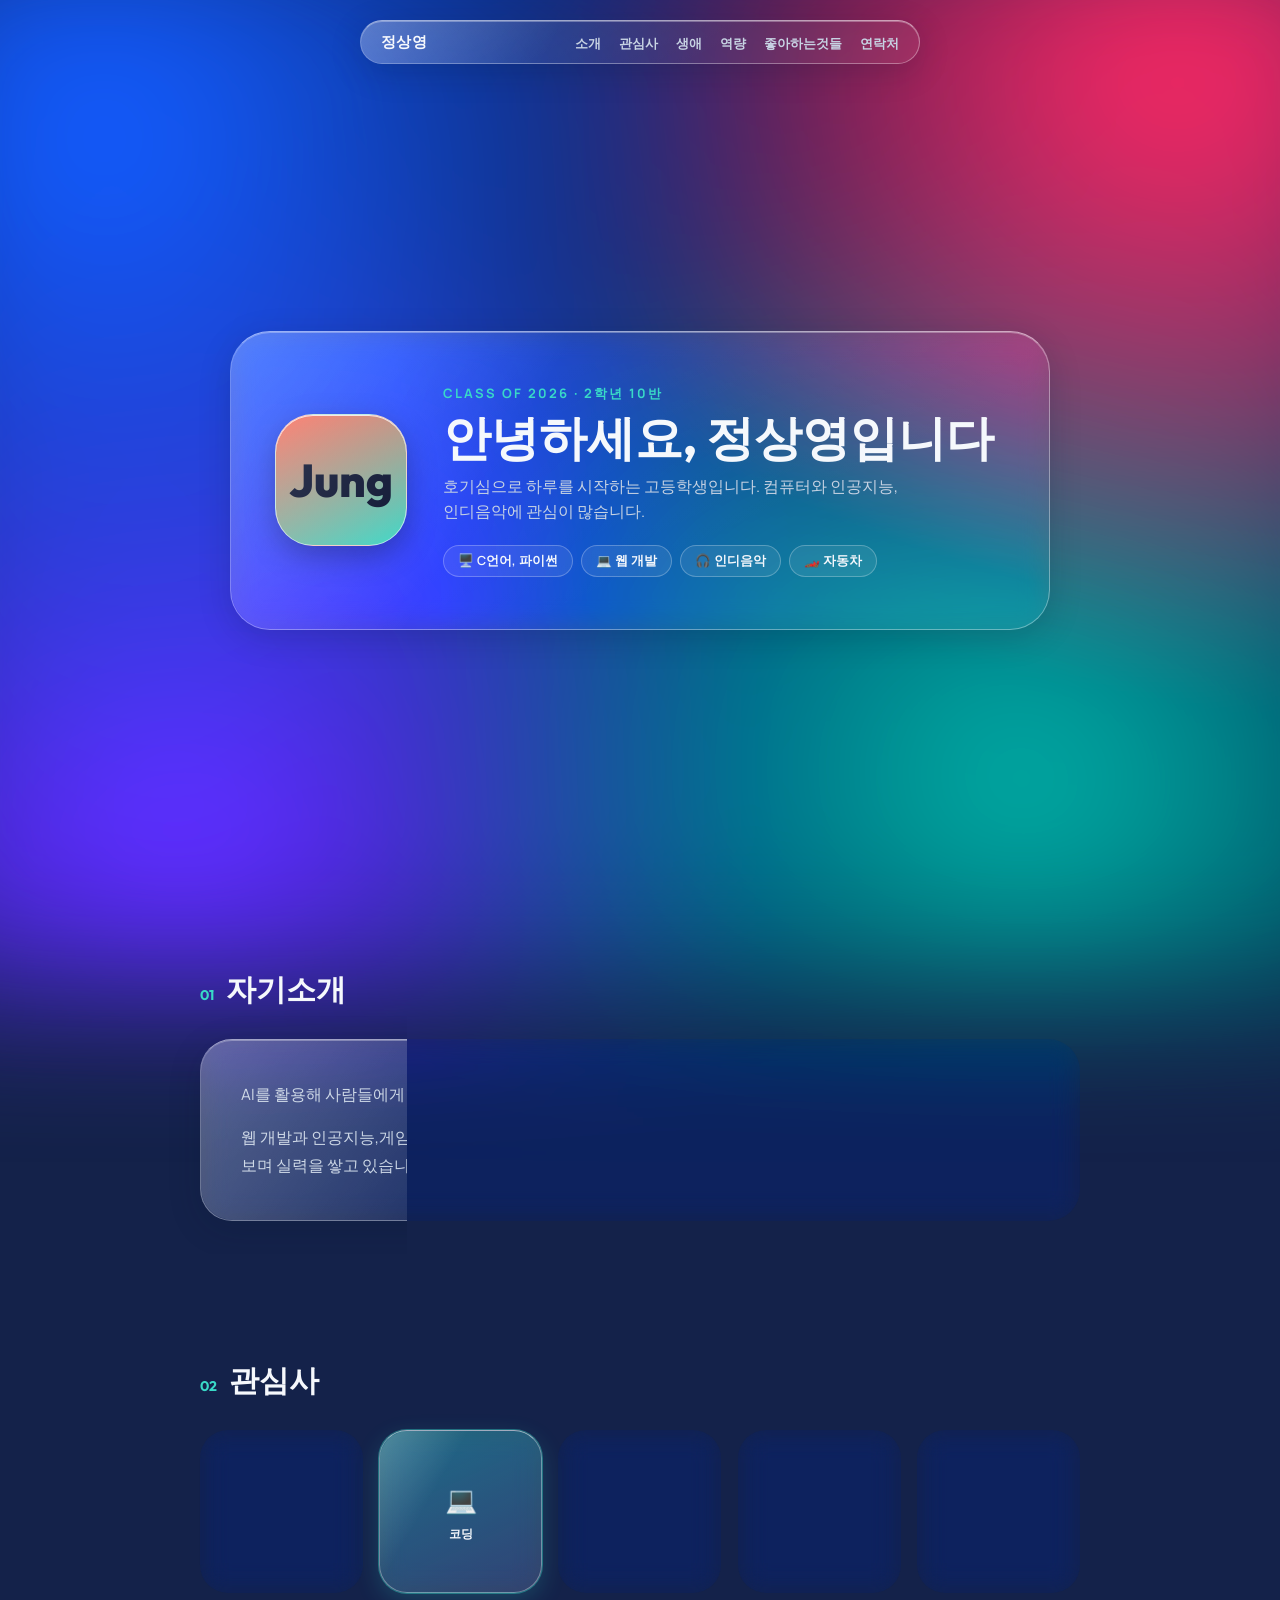
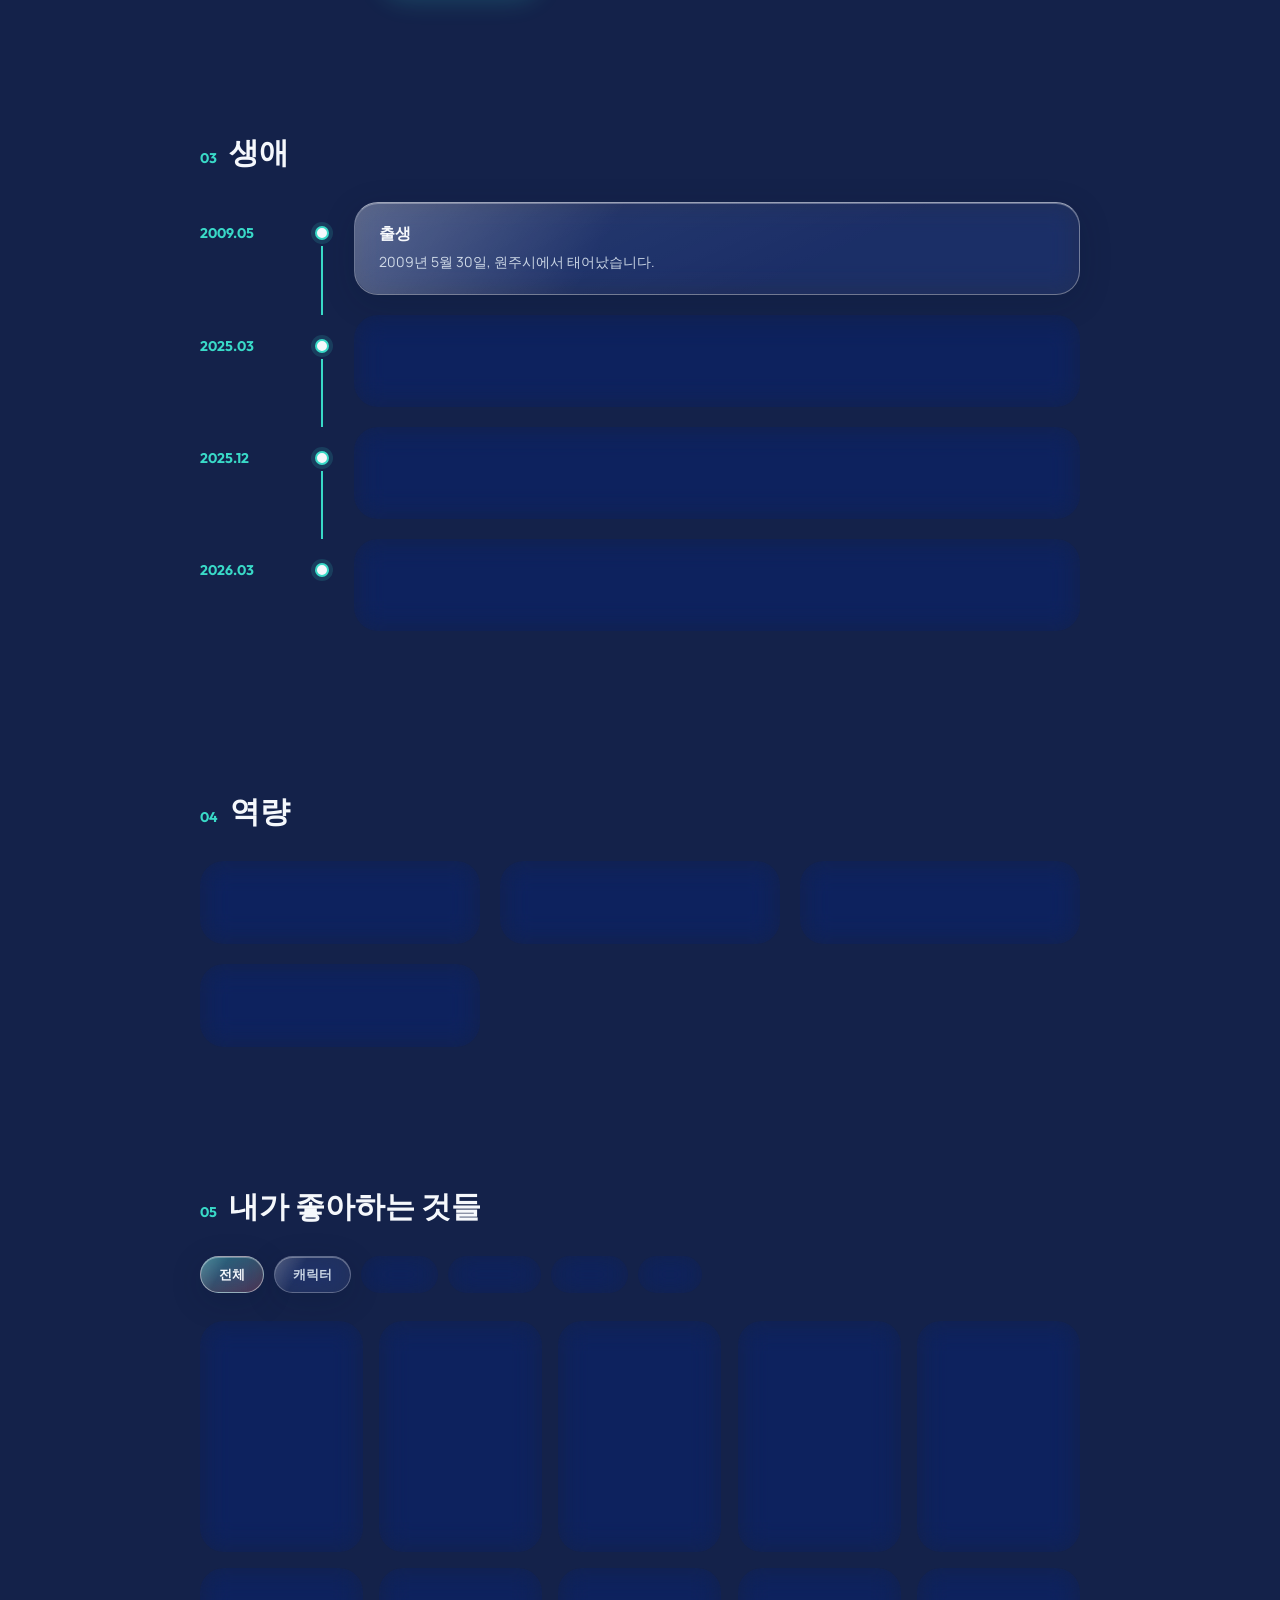
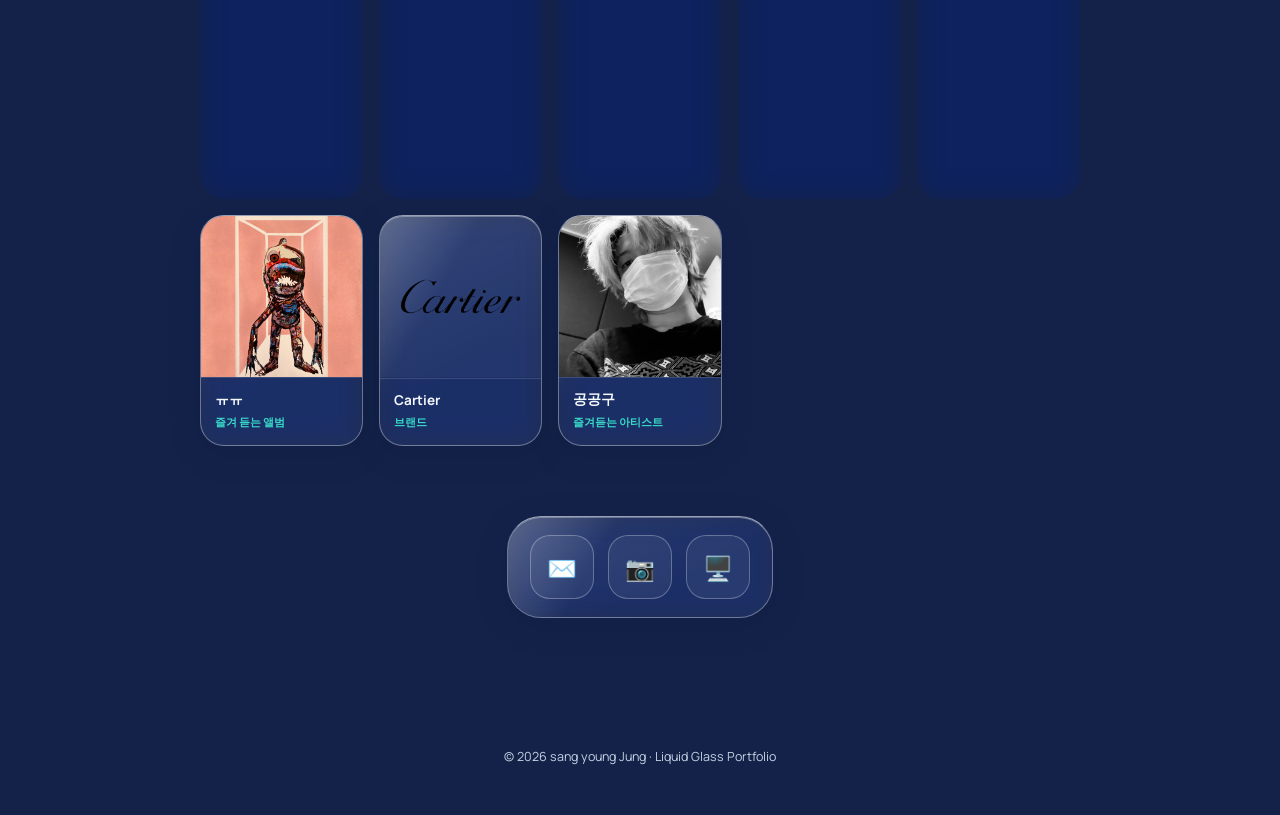
==== commit 8eec614f: "Update index.html" ====
--- a/index.html
+++ b/index.html
@@ -646,7 +646,7 @@
   </div>
 </div>
 
-<footer>© 2026 Jian Lee · Liquid Glass Portfolio</footer>
+<footer>© 2026 sang young Jung · Liquid Glass Portfolio</footer>
 
 <script>
   // Ambient floating particles in the background
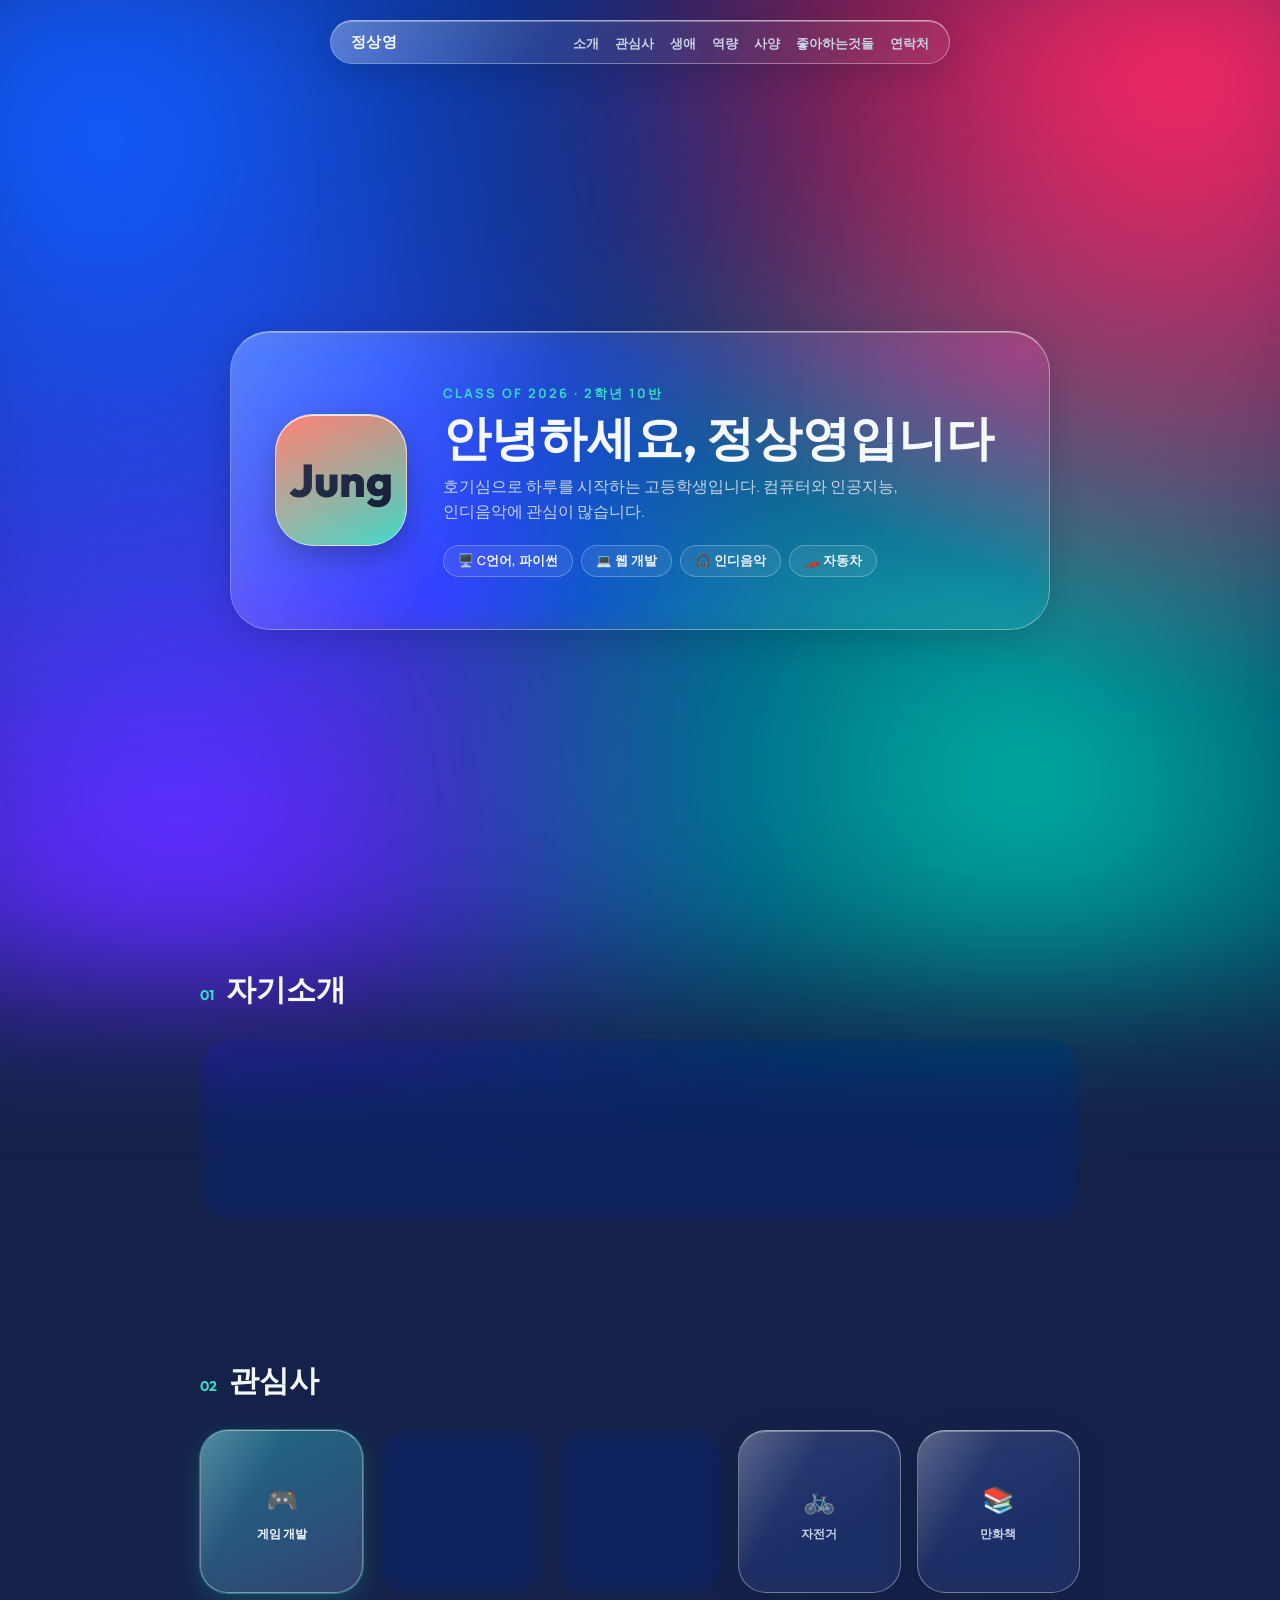
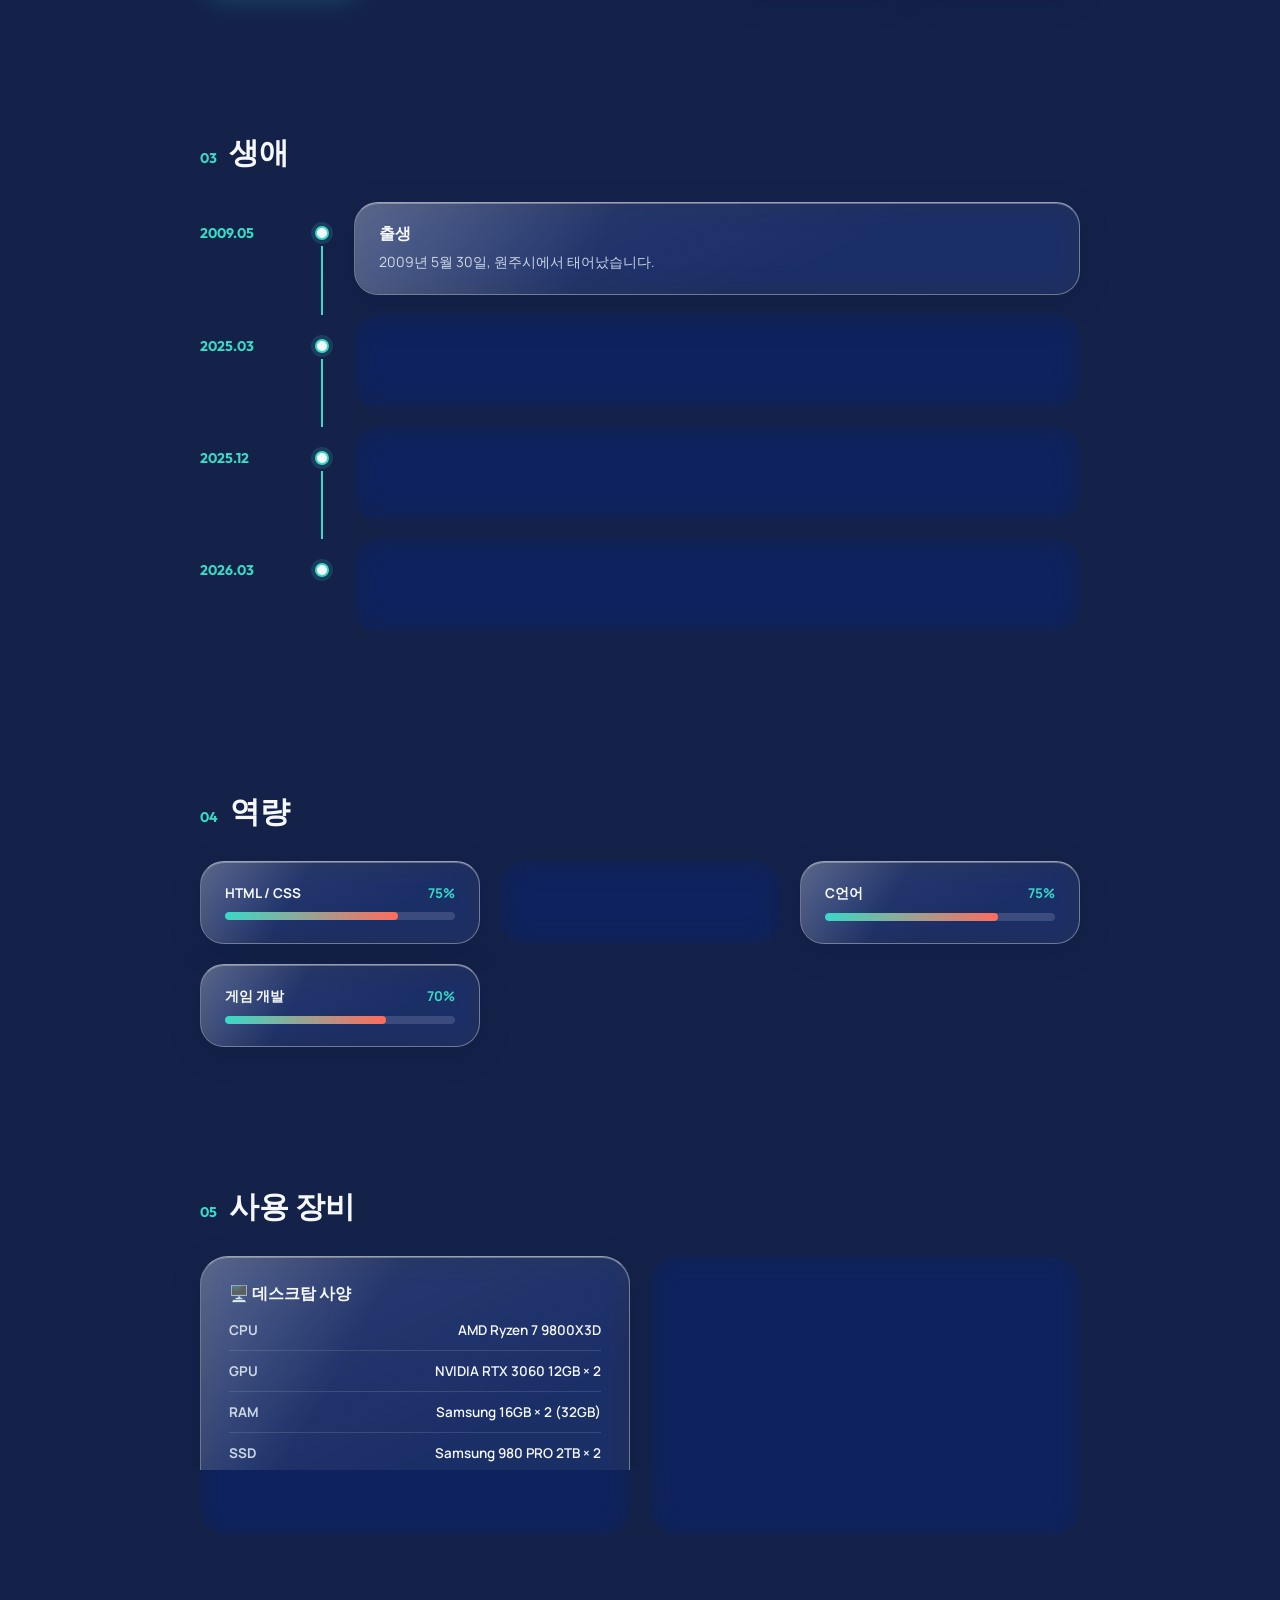
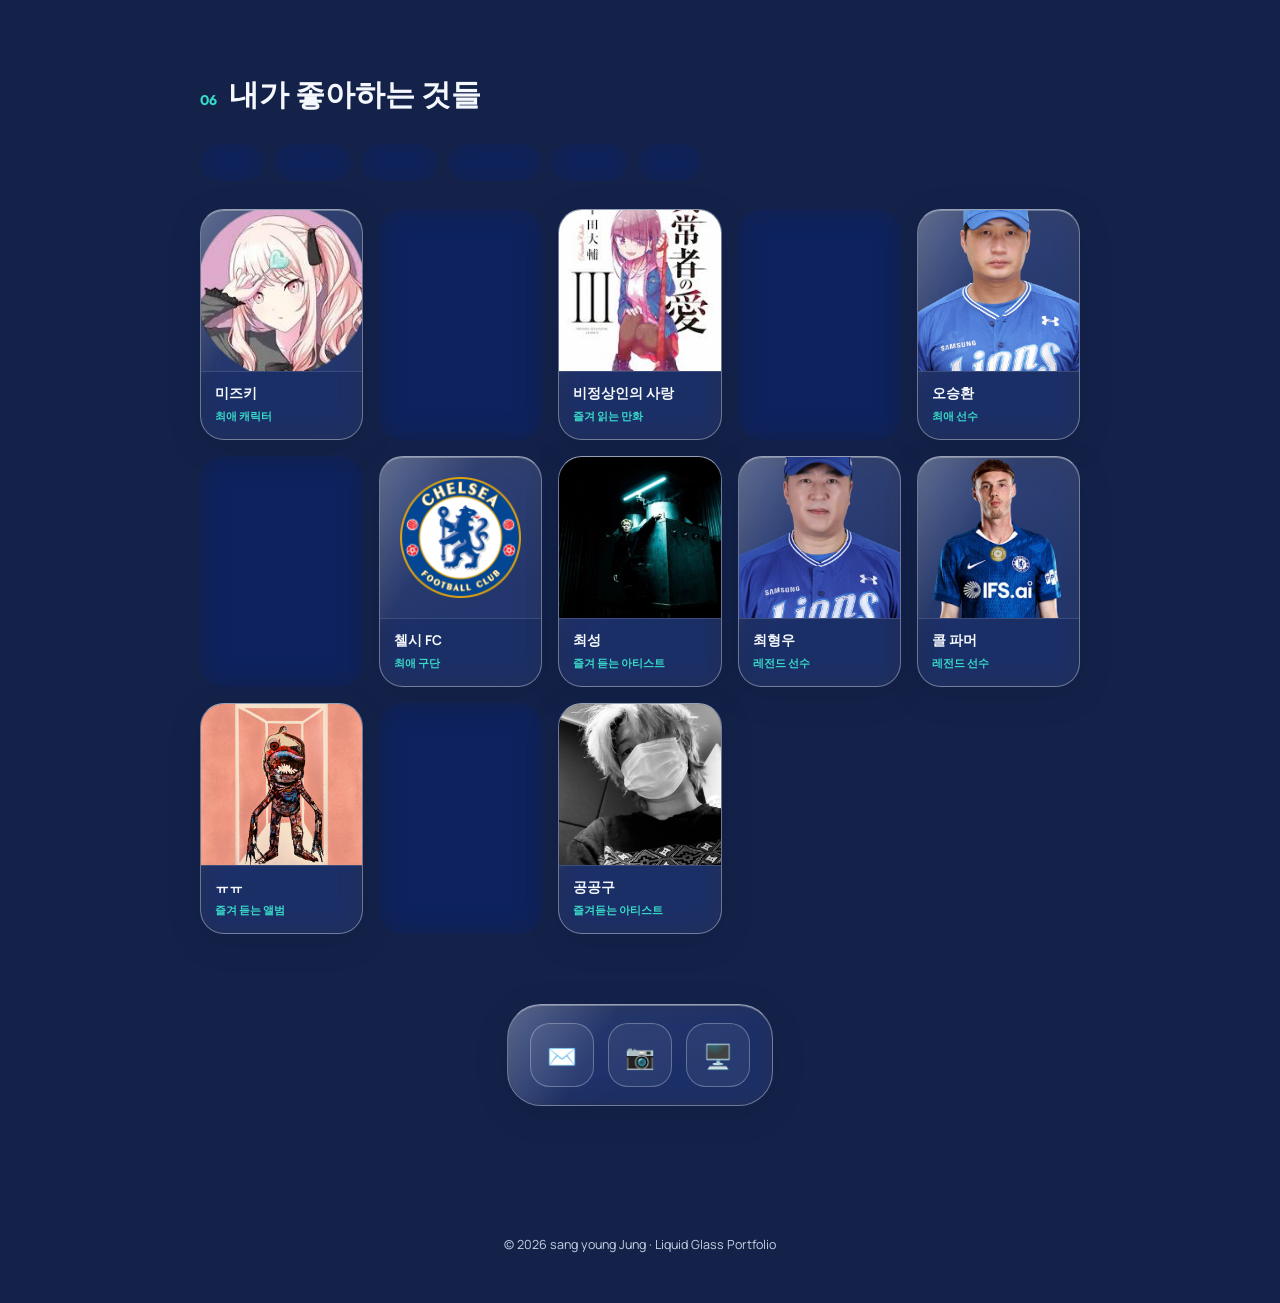
==== commit b6b4ce7e: "Update index.html" ====
--- a/index.html
+++ b/index.html
@@ -102,7 +102,7 @@
   /* ---------- Top nav: control-center style capsule ---------- */
   .nav-wrap{
     position:fixed; top:20px; left:50%; transform:translateX(-50%);
-    z-index:50; width:min(560px, 92vw);
+    z-index:50; width:min(620px, 92vw);
     animation: navDrop .8s cubic-bezier(.2,.8,.2,1) both;
   }
   @keyframes navDrop{
@@ -118,12 +118,13 @@
     font-family:'Outfit', sans-serif; font-weight:700; font-size:15px; letter-spacing:0.3px;
   }
   .nav ul{
-    list-style:none; display:flex; gap:18px; margin:0; padding:0;
+    list-style:none; display:flex; gap:16px; margin:0; padding:0;
   }
   .nav a{
     text-decoration:none; font-size:13px; font-weight:600; color:var(--ink-soft);
     transition:color .25s;
     position:relative;
+    white-space:nowrap;
   }
   .nav a::after{
     content:'';
@@ -363,6 +364,38 @@
     100%{ transform:translateX(220%); }
   }
 
+  /* ---------- Specs: PC & Apple device cards ---------- */
+  .specs-group{
+    display:grid;
+    grid-template-columns:repeat(auto-fit, minmax(260px,1fr));
+    gap:20px;
+  }
+  .spec-card{
+    border-radius:28px;
+    padding:26px 28px;
+  }
+  .spec-card:hover{
+    transform:translateY(-4px);
+    box-shadow: 0 14px 40px var(--glass-shadow), inset 0 1px 0 rgba(255,255,255,0.3);
+  }
+  .spec-card h3{
+    font-family:'Outfit', sans-serif; font-weight:700; font-size:16px;
+    margin:0 0 16px; display:flex; align-items:center; gap:8px;
+  }
+  .spec-card ul{
+    list-style:none; margin:0; padding:0;
+    display:flex; flex-direction:column; gap:11px;
+  }
+  .spec-card li{
+    display:flex; justify-content:space-between; align-items:baseline; gap:14px;
+    font-size:13.5px;
+    padding-bottom:11px;
+    border-bottom:1px solid rgba(255,255,255,0.12);
+  }
+  .spec-card li:last-child{ border-bottom:none; padding-bottom:0; }
+  .spec-card li .k{ color:var(--ink-soft); font-weight:700; white-space:nowrap; }
+  .spec-card li .v{ font-weight:600; text-align:right; }
+
   /* ---------- Favorites: filter chips + glass gallery ---------- */
   .filter-row{
     display:flex; flex-wrap:wrap; gap:10px; margin-bottom:28px;
@@ -464,8 +497,8 @@
     .hero-card{ grid-template-columns:1fr; text-align:center; }
     .hero-text .tags, .status-pill{ margin-left:auto; margin-right:auto; }
     .avatar{ margin:0 auto; }
-    .nav ul{ gap:12px; }
-    .nav a{ font-size:12px; }
+    .nav ul{ gap:10px; }
+    .nav a{ font-size:11.5px; }
   }
 </style>
 </head>
@@ -482,6 +515,7 @@
       <li><a href="#interests">관심사</a></li>
       <li><a href="#timeline">생애</a></li>
       <li><a href="#skills">역량</a></li>
+      <li><a href="#specs">사양</a></li>
       <li><a href="#favorites">좋아하는것들</a></li>
       <li><a href="#contact">연락처</a></li>
     </ul>
@@ -568,9 +602,37 @@
   </div>
 </section>
 
+<section class="block" id="specs">
+  <div class="wrap">
+    <div class="section-head reveal"><span class="num">05</span><h2>사용 장비</h2></div>
+    <div class="specs-group reveal reveal-stagger">
+      <div class="spec-card glass">
+        <h3>🖥️ 데스크탑 사양</h3>
+        <ul>
+          <li><span class="k">CPU</span><span class="v">AMD Ryzen 7 9800X3D</span></li>
+          <li><span class="k">GPU</span><span class="v">NVIDIA RTX 3060 12GB × 2</span></li>
+          <li><span class="k">RAM</span><span class="v">Samsung 16GB × 2 (32GB)</span></li>
+          <li><span class="k">SSD</span><span class="v">Samsung 980 PRO 2TB × 2</span></li>
+          <li><span class="k">PSU</span><span class="v">Corsair 850W Platinum Full Modular</span></li>
+        </ul>
+      </div>
+      <div class="spec-card glass">
+        <h3>📱 서브 기기 (Apple)</h3>
+        <ul>
+          <li><span class="k">노트북</span><span class="v">Macbook Air 13형 (M5) 512GB</span></li>
+          <li><span class="k">태블릿</span><span class="v">iPad Pro 13형 (7세대) Cellular 512GB</span></li>
+          <li><span class="k">스마트폰</span><span class="v">iPhone 16e</span></li>
+          <li><span class="k">이어폰</span><span class="v">AirPods Pro 2</span></li>
+          <li><span class="k">워치</span><span class="v">Apple Watch SE 2</span></li>
+        </ul>
+      </div>
+    </div>
+  </div>
+</section>
+
 <section class="block" id="favorites">
   <div class="wrap">
-    <div class="section-head reveal"><span class="num">05</span><h2>내가 좋아하는 것들</h2></div>
+    <div class="section-head reveal"><span class="num">06</span><h2>내가 좋아하는 것들</h2></div>
 
     <div class="filter-row reveal" id="filterRow">
       <span class="filter-chip glass" data-filter="all" data-active="true">전체</span>
@@ -581,7 +643,7 @@
       <span class="filter-chip glass" data-filter="people">사람</span>
     </div>
 
-    <div class="fav-grid reveal" id="favGrid">
+    <div class="fav-grid" id="favGrid">
       <div class="fav-card glass" data-kind="photo" data-cat="character">
         <div class="frame"><img src="Images/미즈키프로필1.png" alt="미즈키"></div>
         <div class="cap"><span class="name">미즈키</span><span class="cat">최애 캐릭터</span></div>
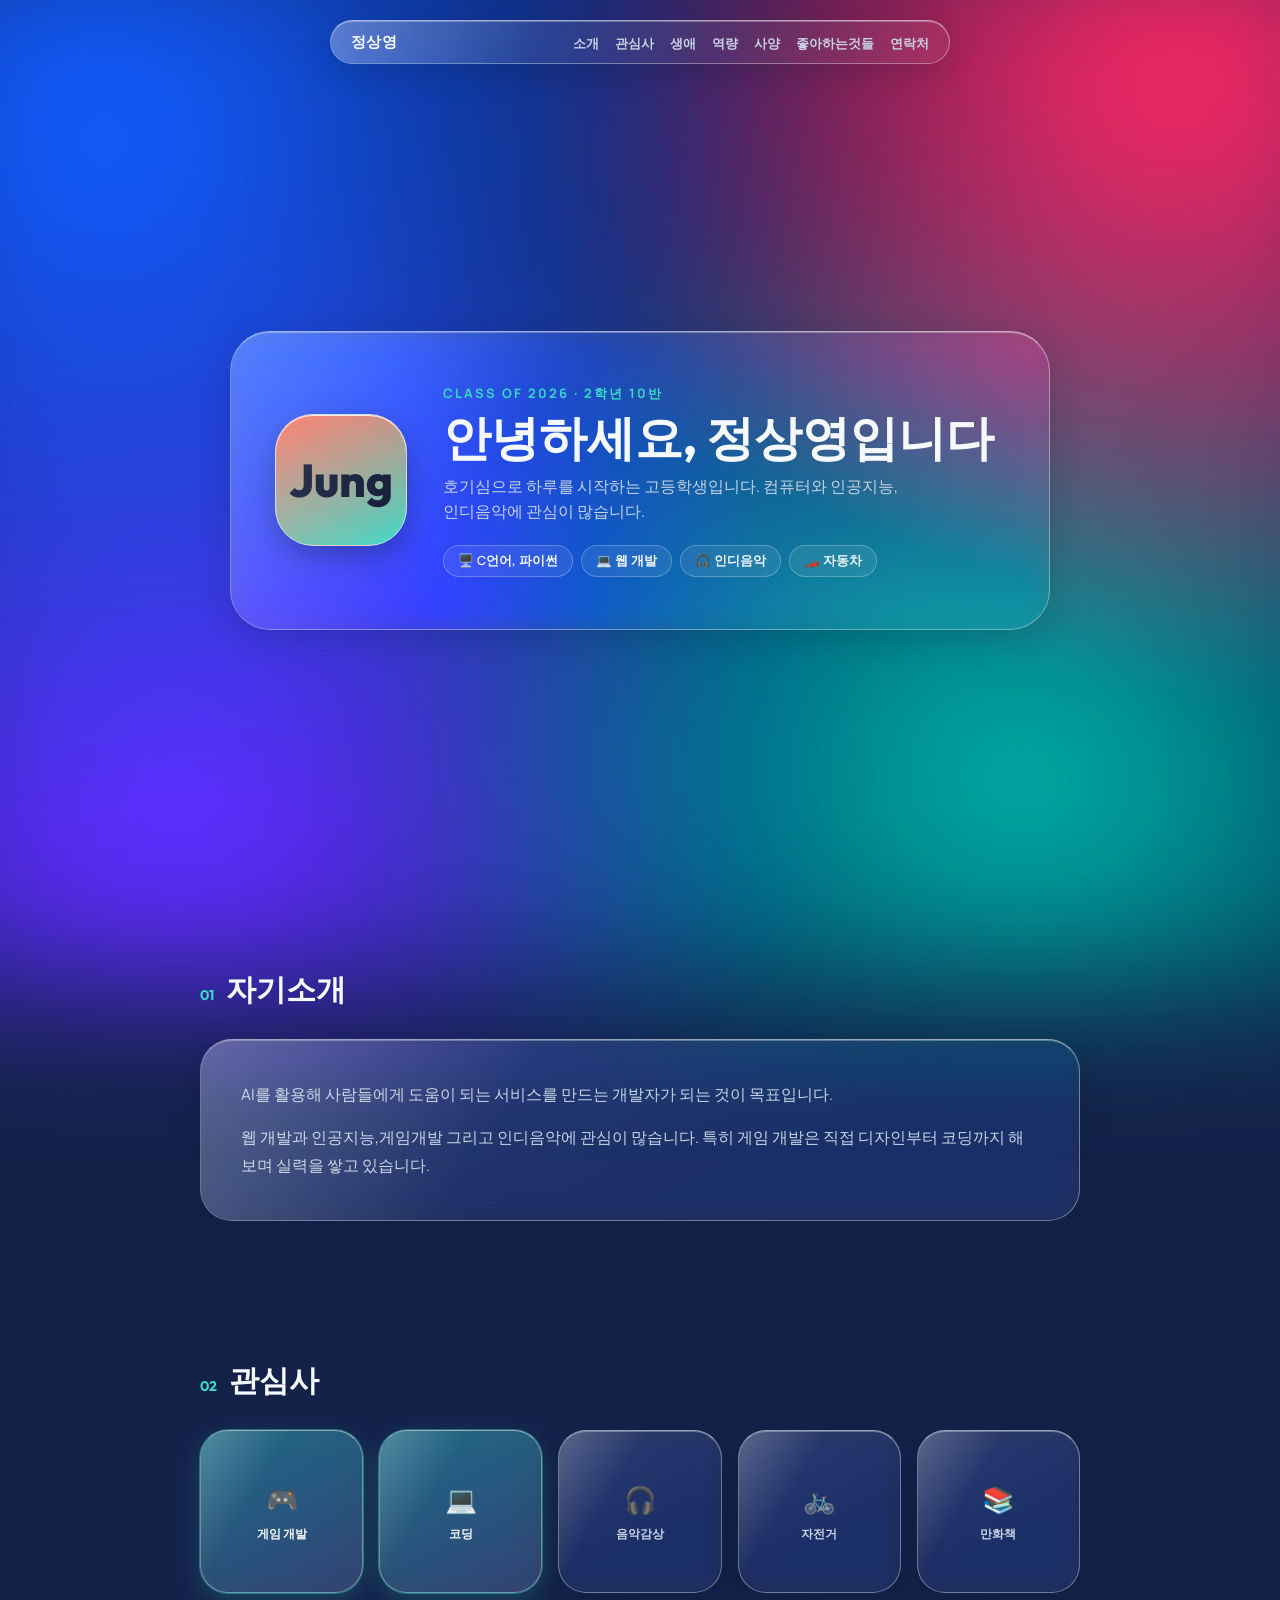
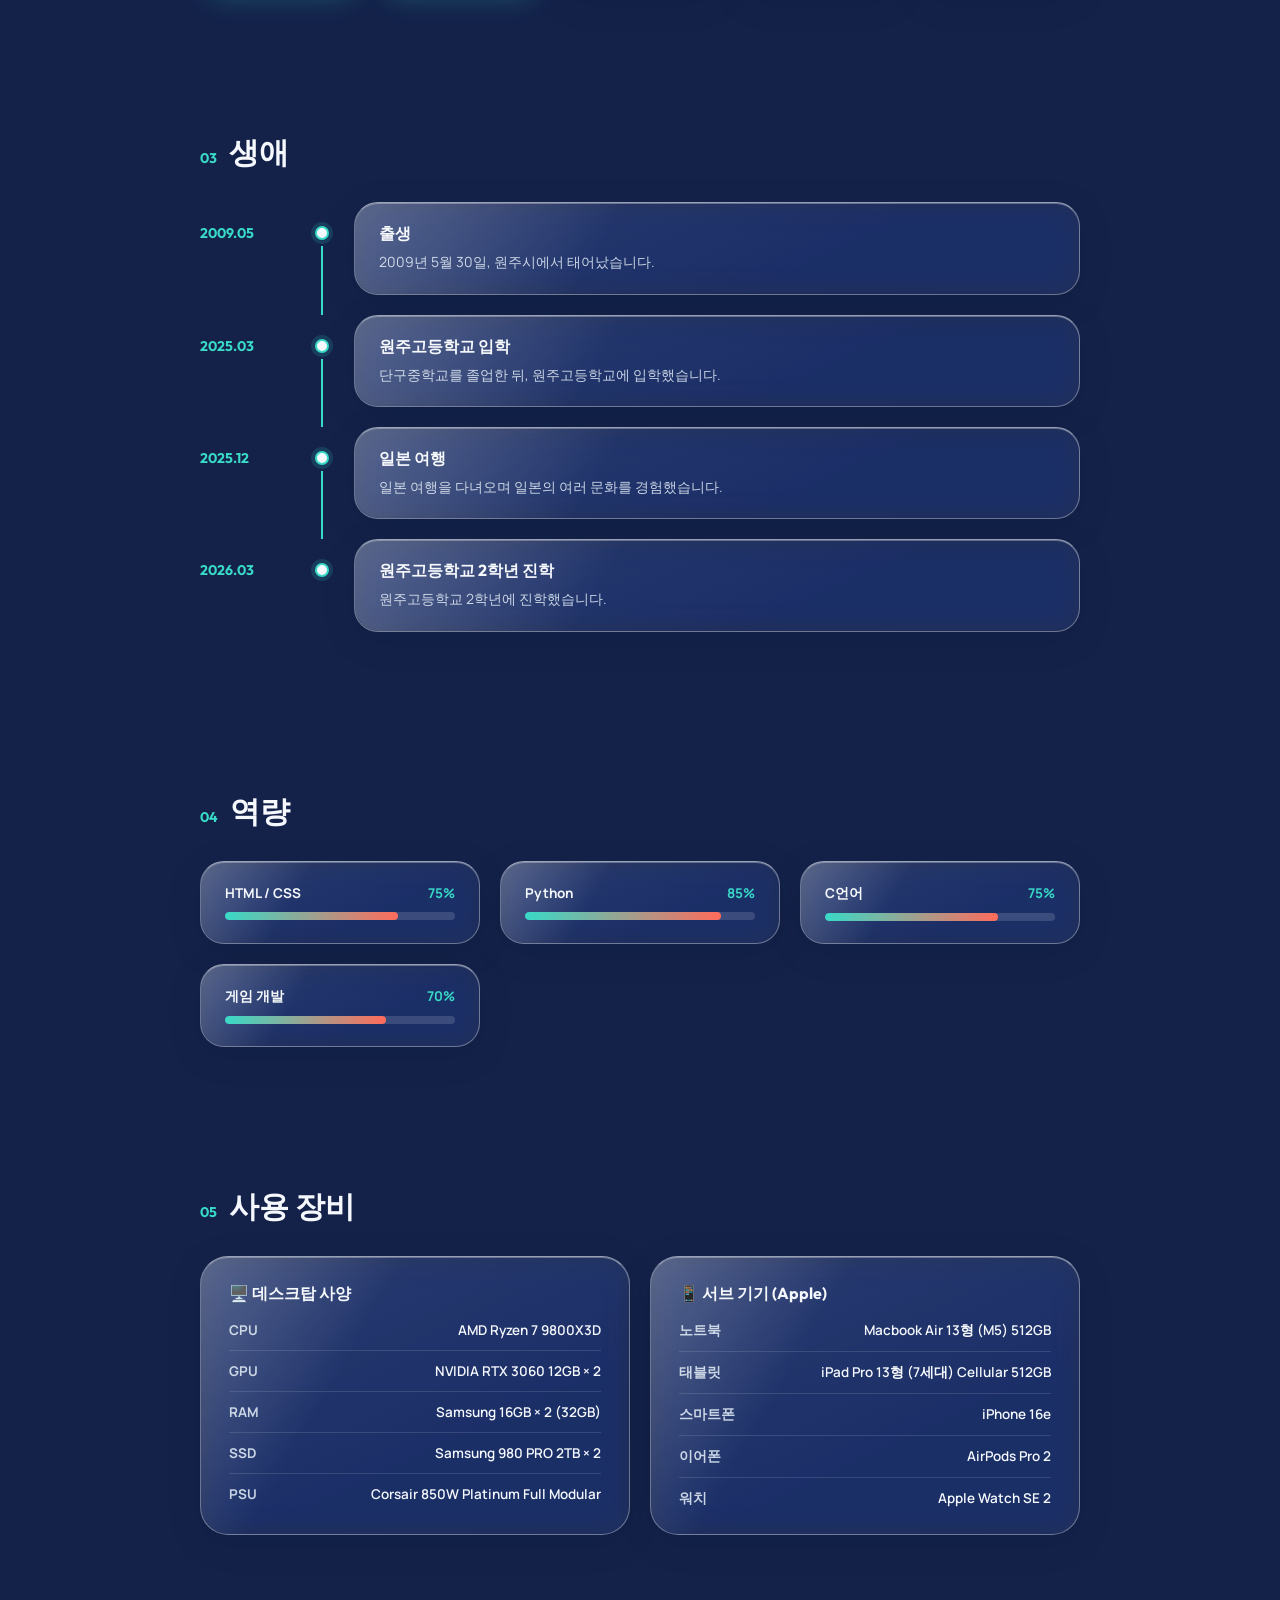
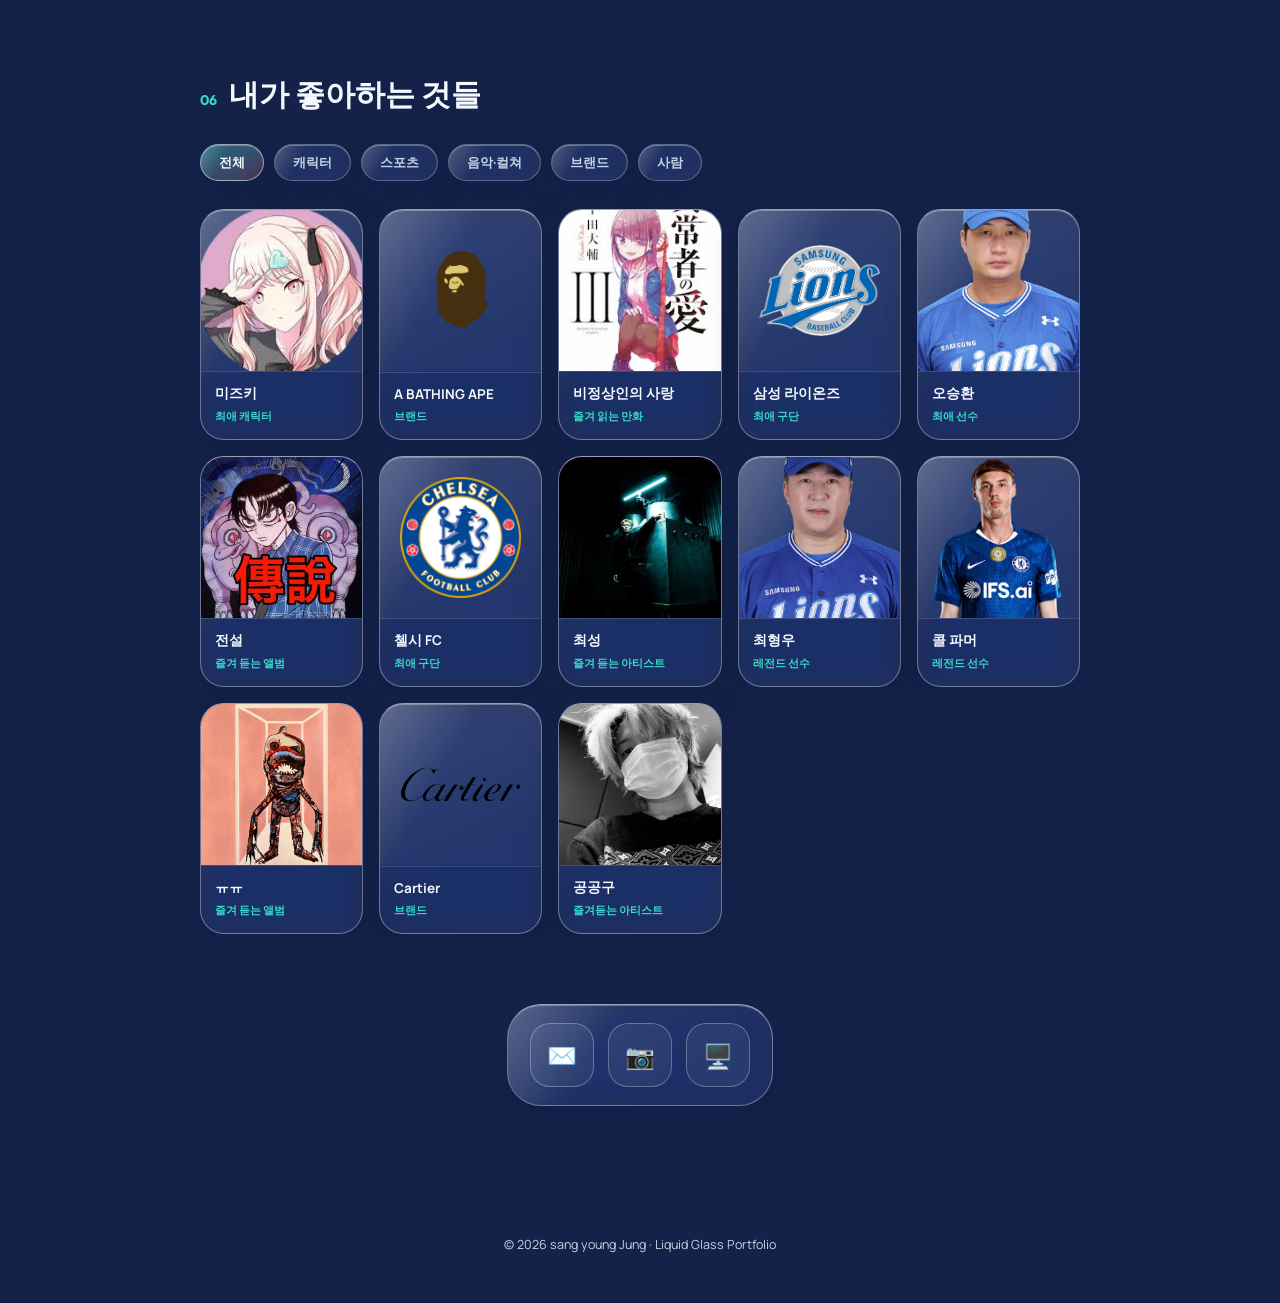
==== commit f2c9aeca: "Update index.html" ====
--- a/index.html
+++ b/index.html
@@ -672,7 +672,7 @@
         <div class="frame"><img src="Images/첼시로고.png" alt="Chelsea FC"></div>
         <div class="cap"><span class="name">첼시 FC</span><span class="cat">최애 구단</span></div>
       </div>
-      <div class="fav-card glass" data-kind="photo" data-cat="music">
+      <div class="fav-card glass" data-kind="photo" data-cat="people">
         <div class="frame"><img src="Images/최성프로필.png" alt="최성"></div>
         <div class="cap"><span class="name">최성</span><span class="cat">즐겨 듣는 아티스트</span></div>
       </div>
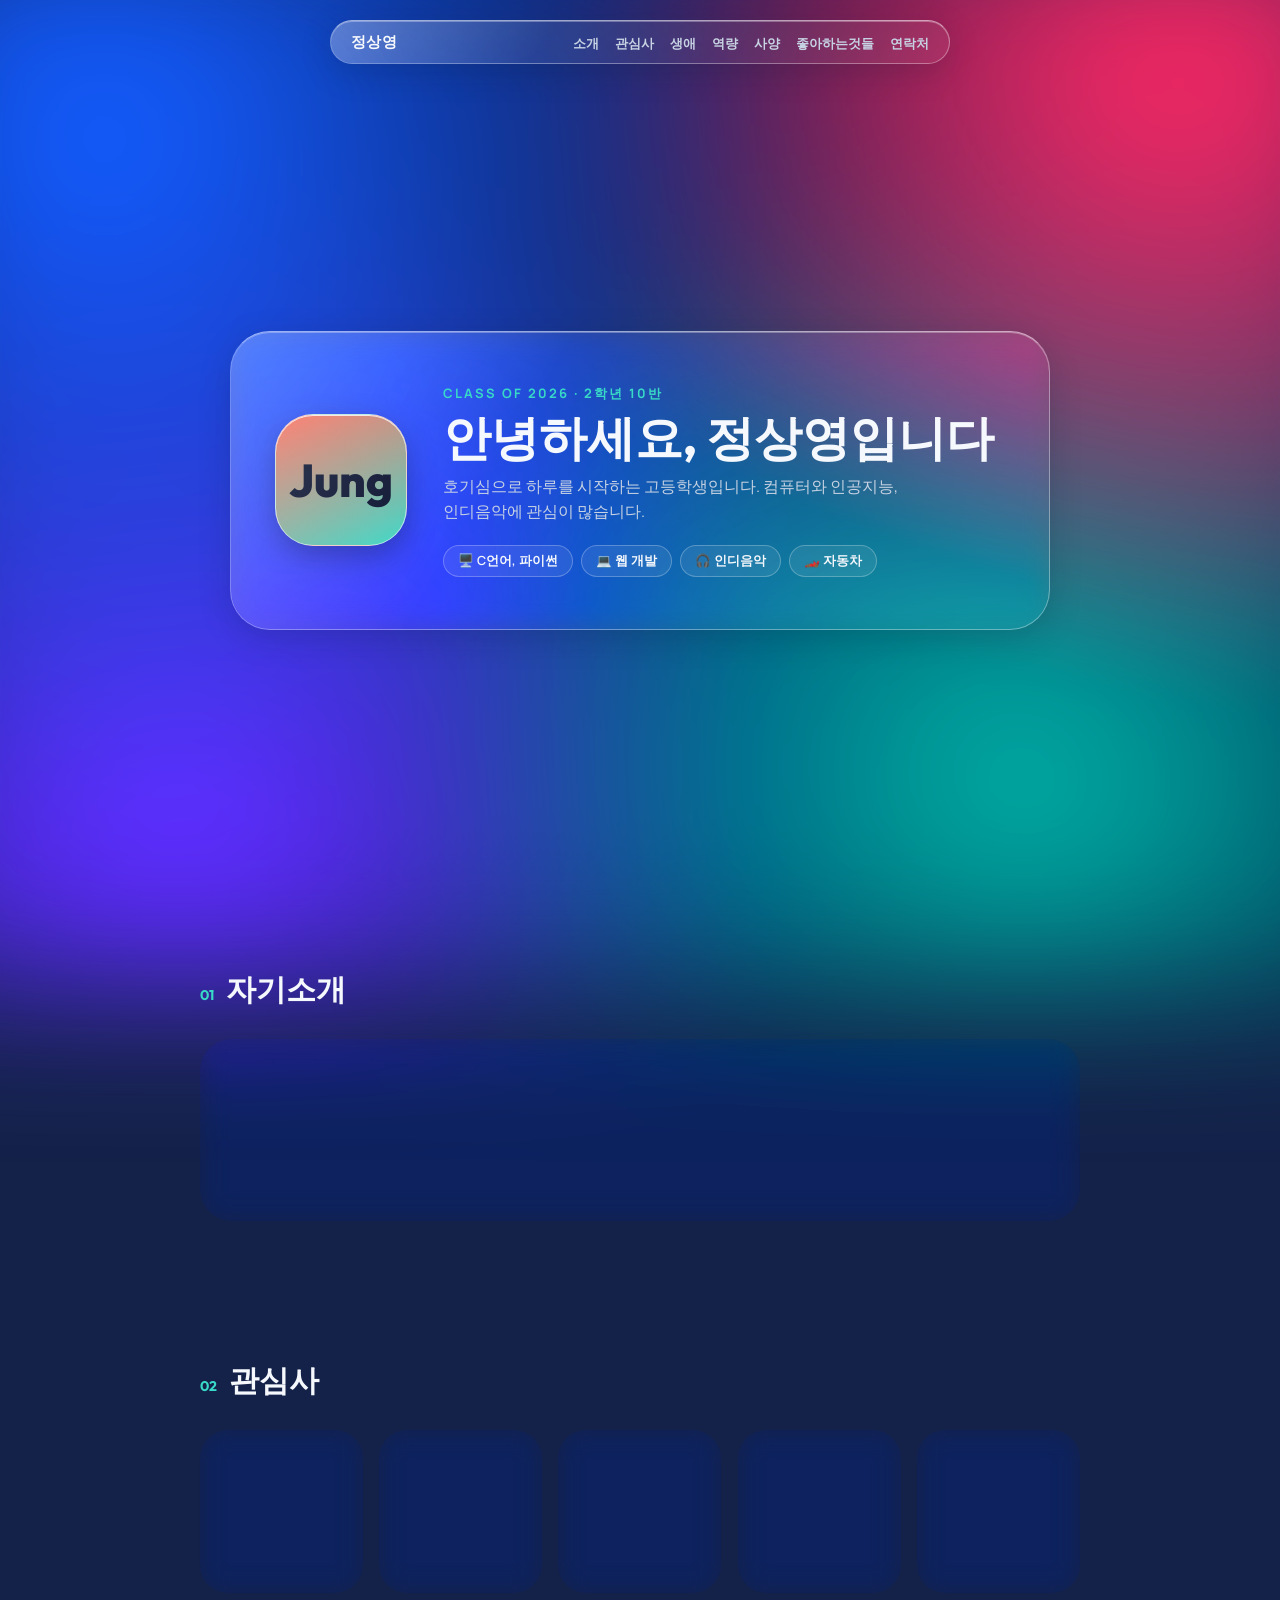
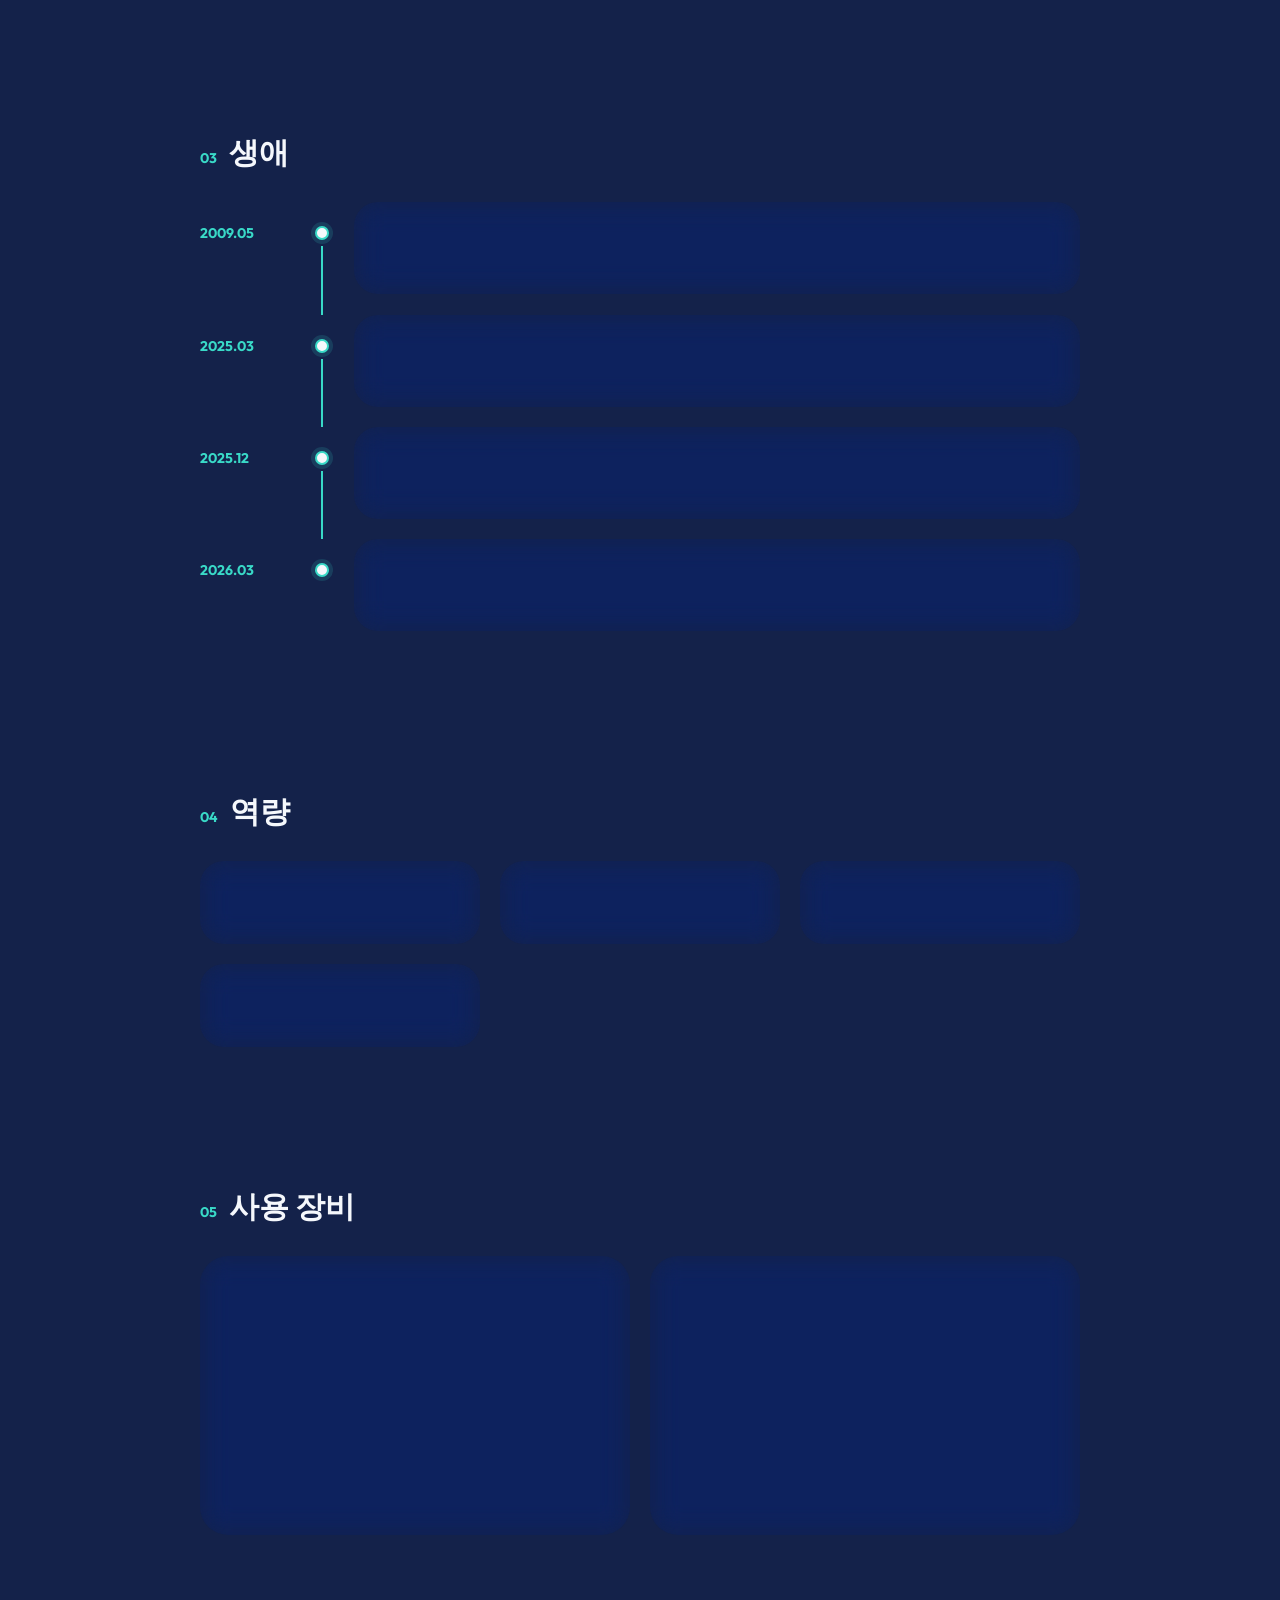
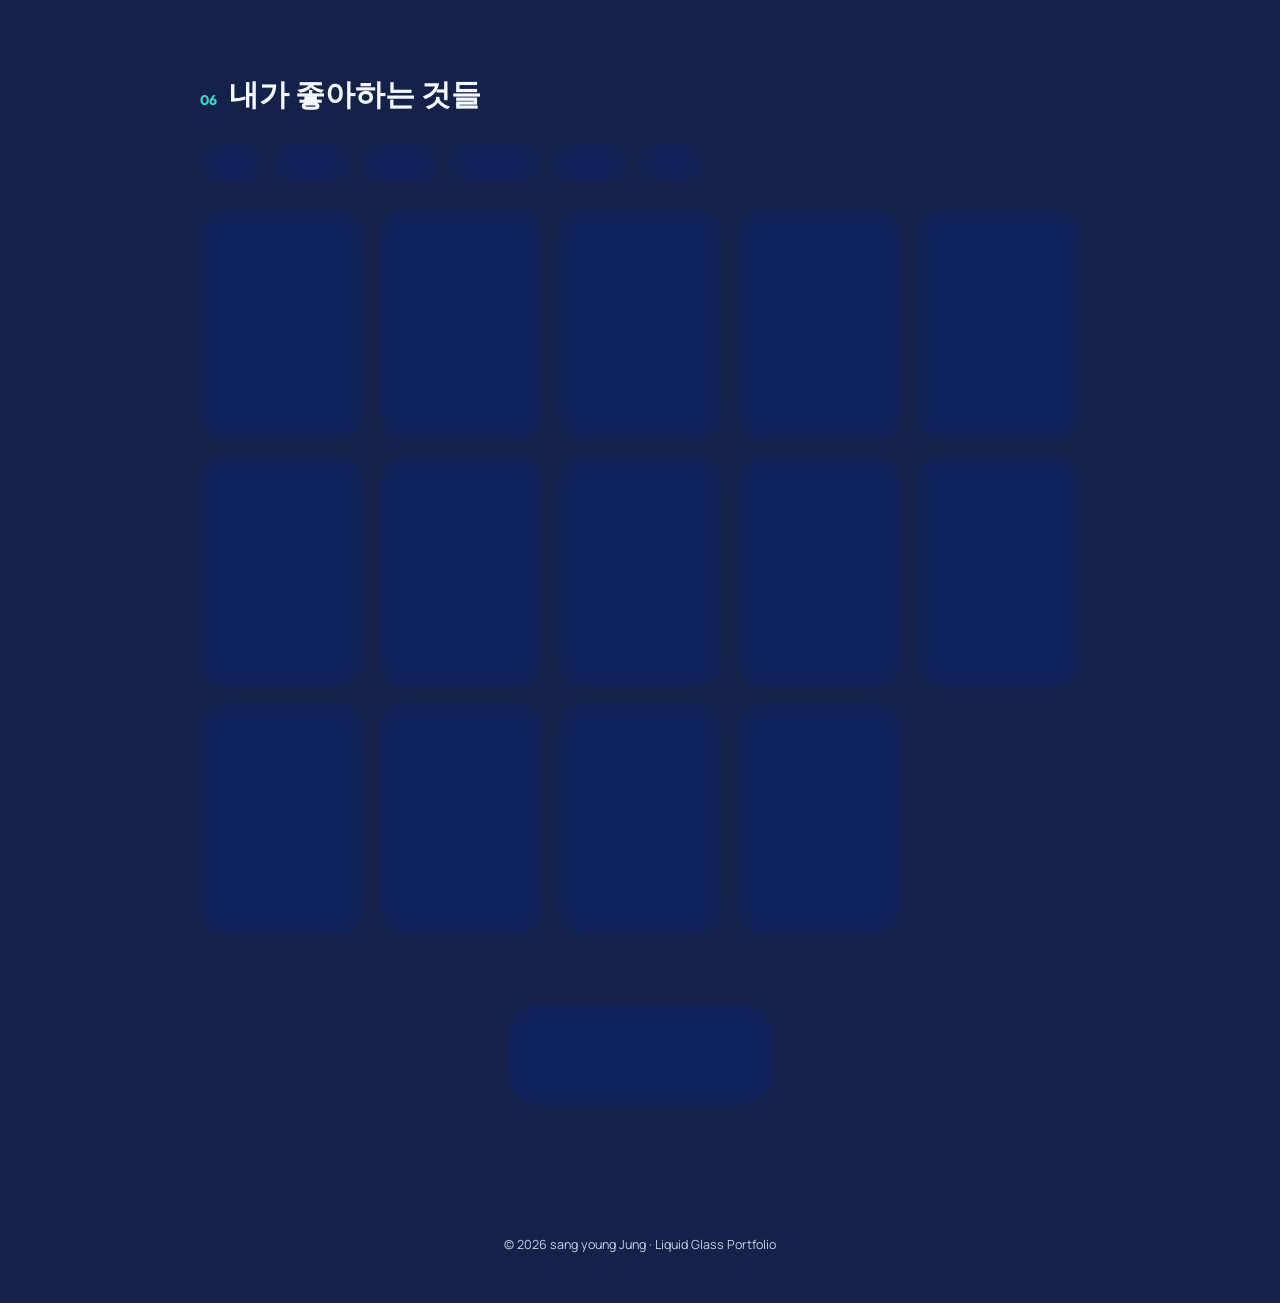
==== commit 193e39d4: "Update index.html" ====
--- a/index.html
+++ b/index.html
@@ -696,6 +696,10 @@
         <div class="frame"><img src="Images/공공구프로필.png" alt="공공구"></div>
         <div class="cap"><span class="name">공공구</span><span class="cat">즐겨듣는 아티스트</span></div>
       </div>
+      <div class="fav-card glass" data-kind="logo" data-cat="brand">
+        <div class="frame"><img src="Images/chromehearts로고.png" alt="Chrome Hearts"></div>
+        <div class="cap"><span class="name">Chrome Hearts</span><span class="cat">브랜드</span></div>
+      </div>
     </div>
   </div>
 </section>
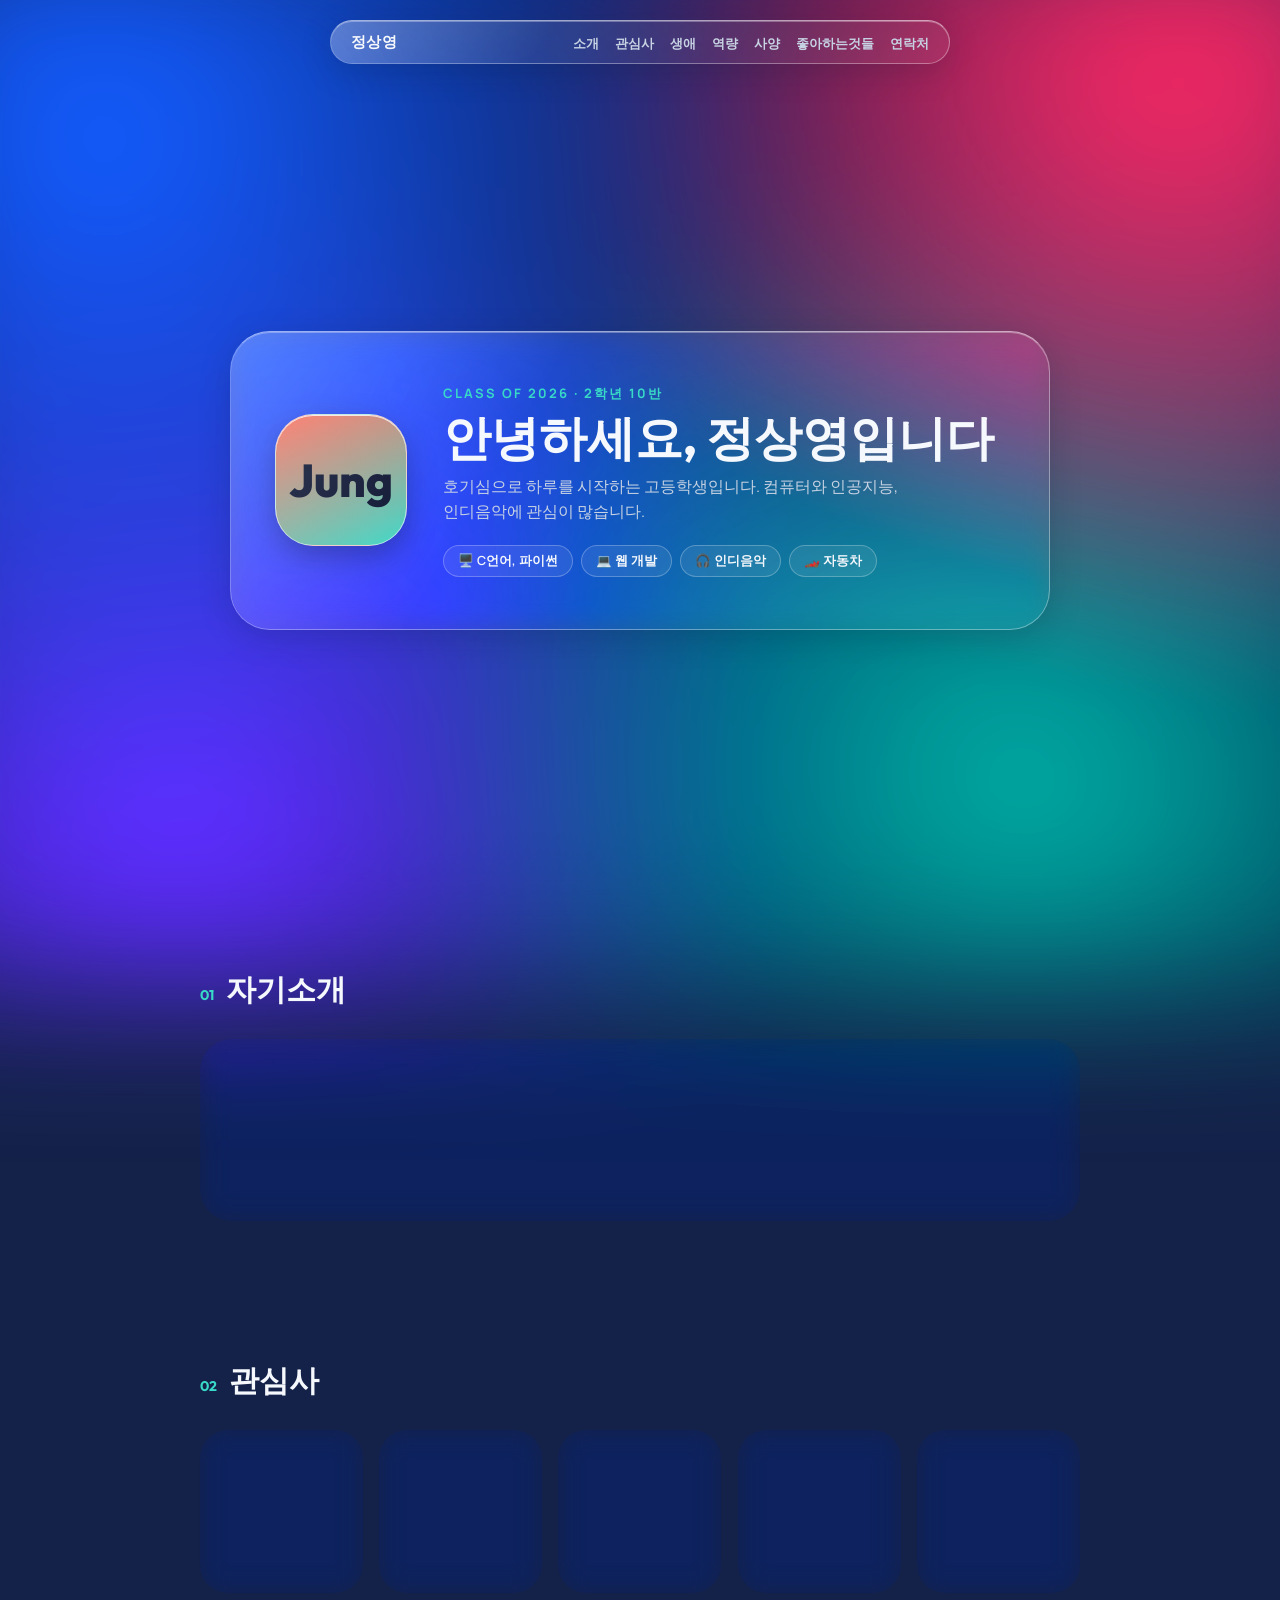
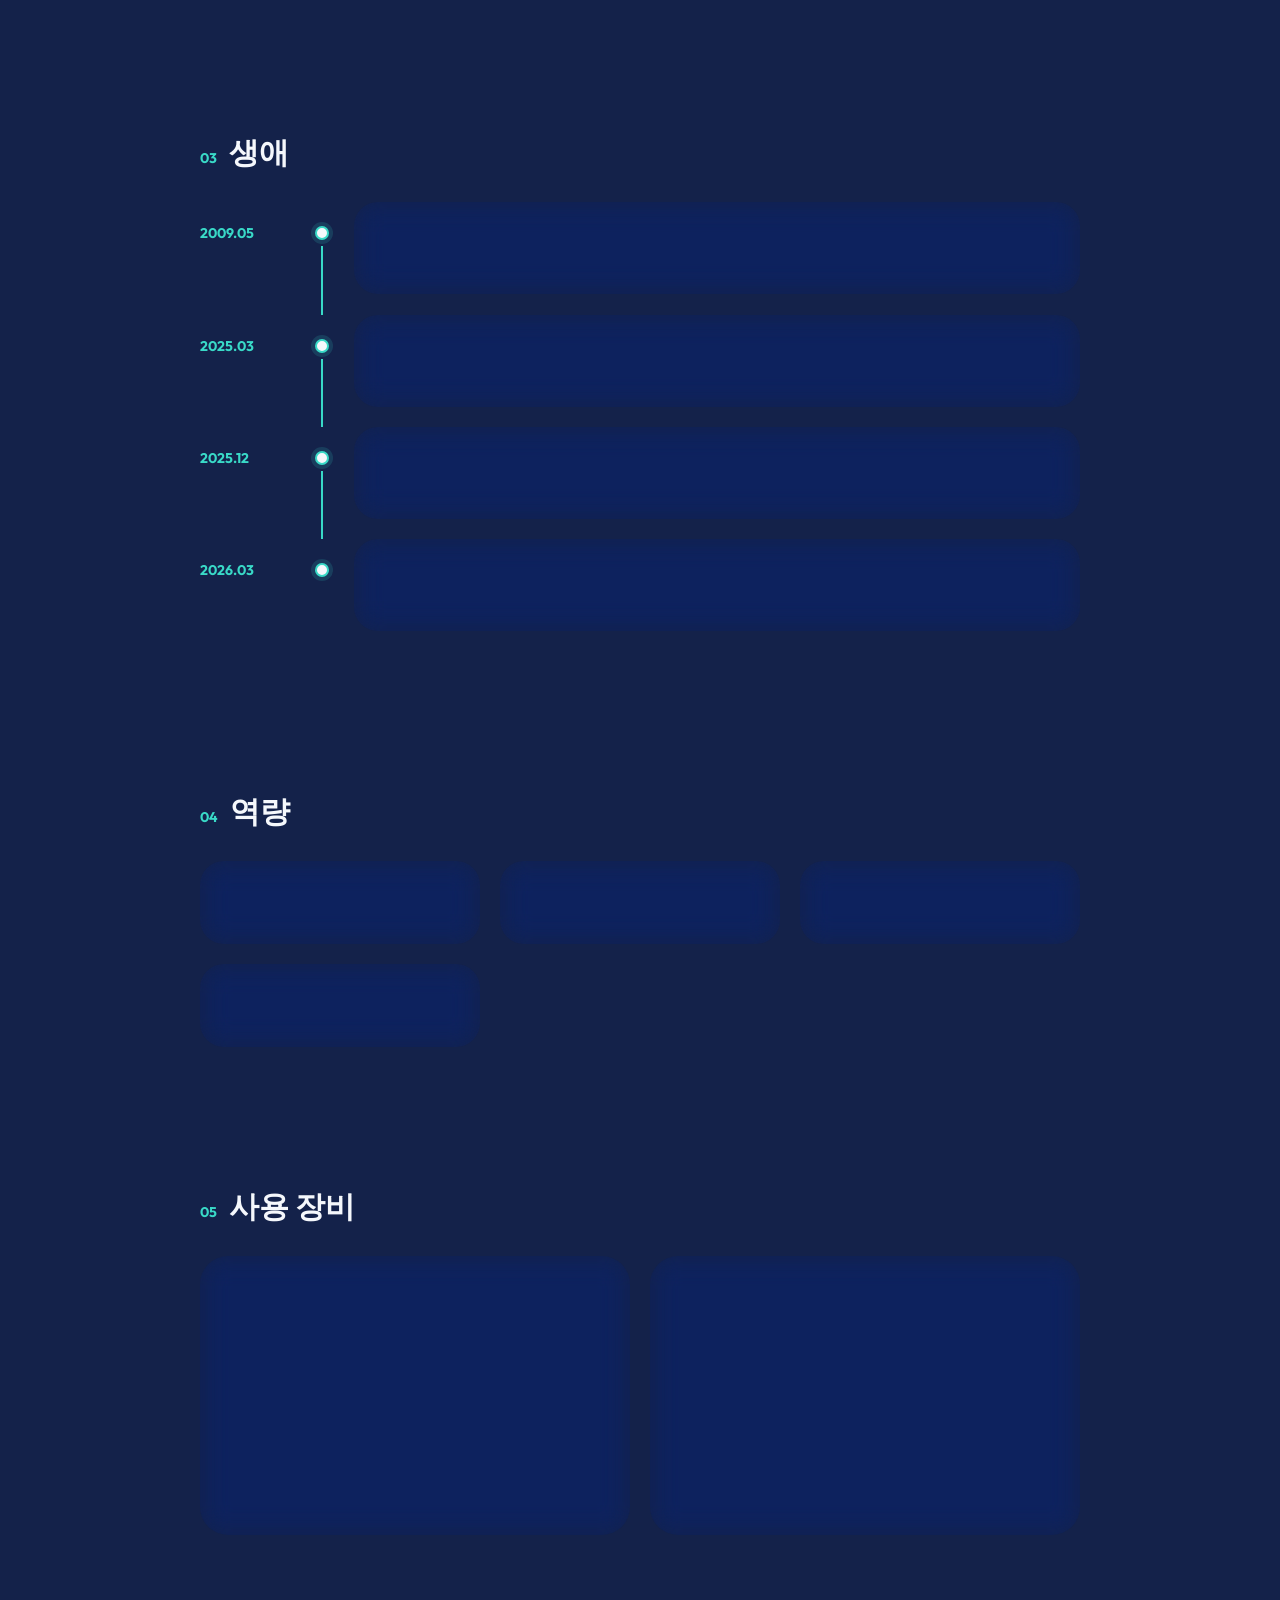
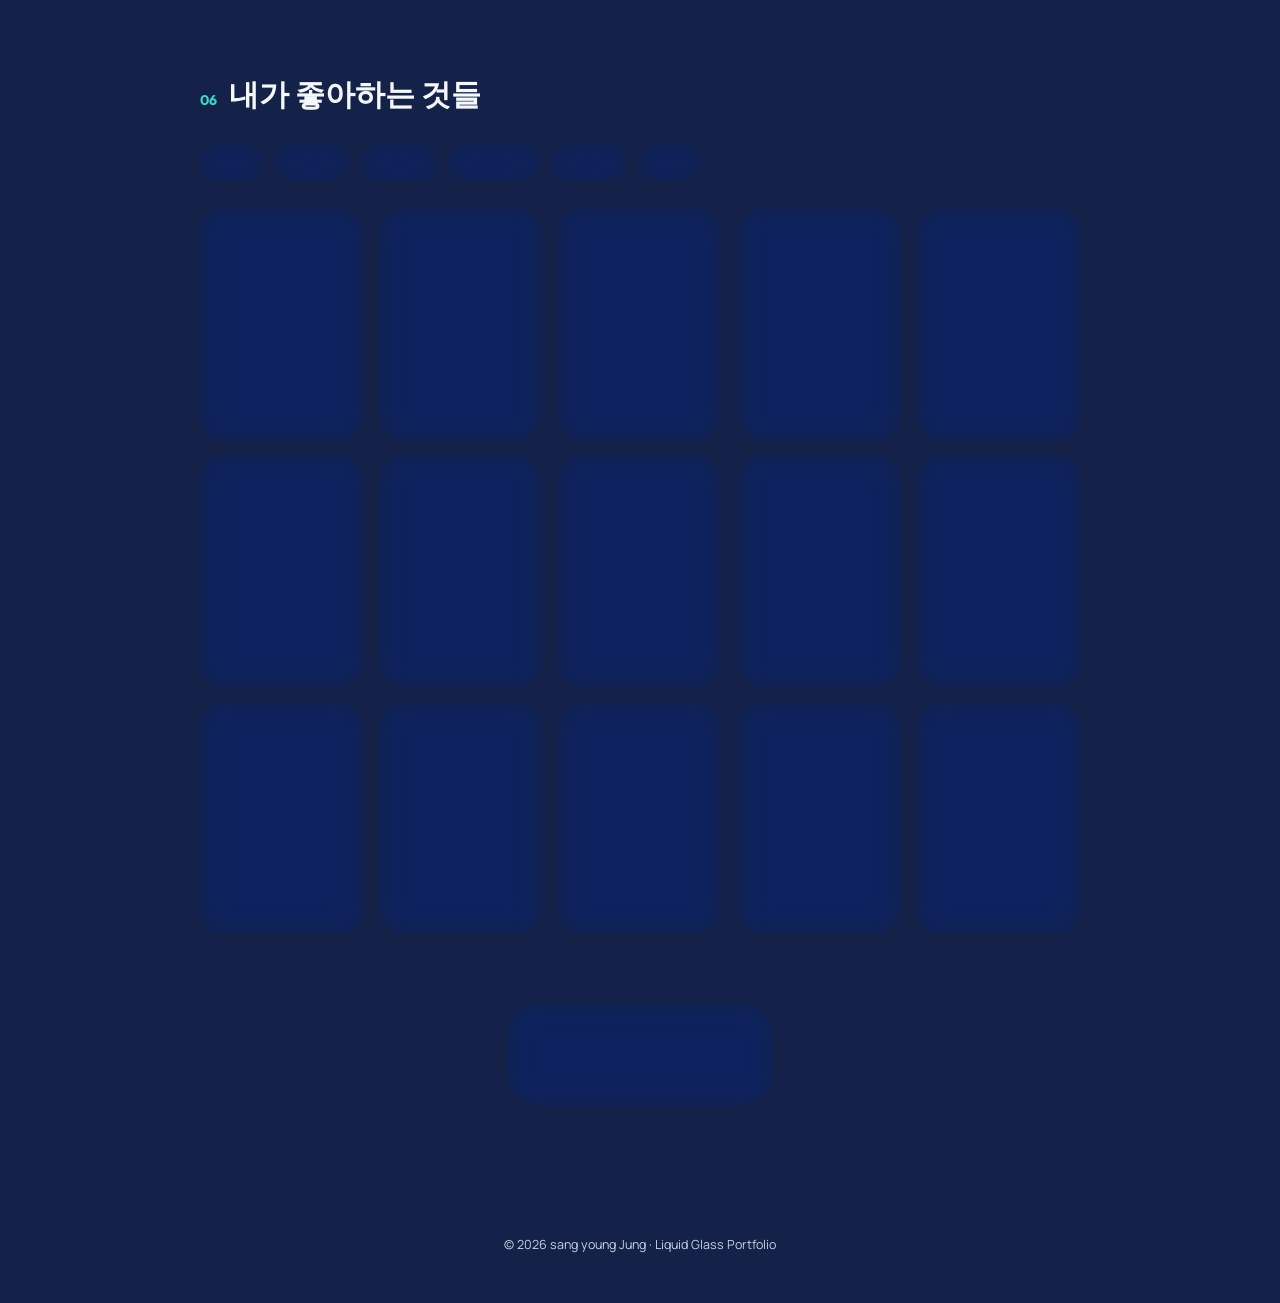
==== commit 7a85d271: "Update index.html" ====
--- a/index.html
+++ b/index.html
@@ -700,6 +700,10 @@
         <div class="frame"><img src="Images/chromehearts로고.png" alt="Chrome Hearts"></div>
         <div class="cap"><span class="name">Chrome Hearts</span><span class="cat">브랜드</span></div>
       </div>
+      <div class="fav-card glass" data-kind="logo" data-cat="brand">
+        <div class="frame"><img src="Images/martinerose로고.png" alt="Martine rose"></div>
+        <div class="cap"><span class="name">Martine rose</span><span class="cat">브랜드</span></div>
+      </div>
     </div>
   </div>
 </section>
